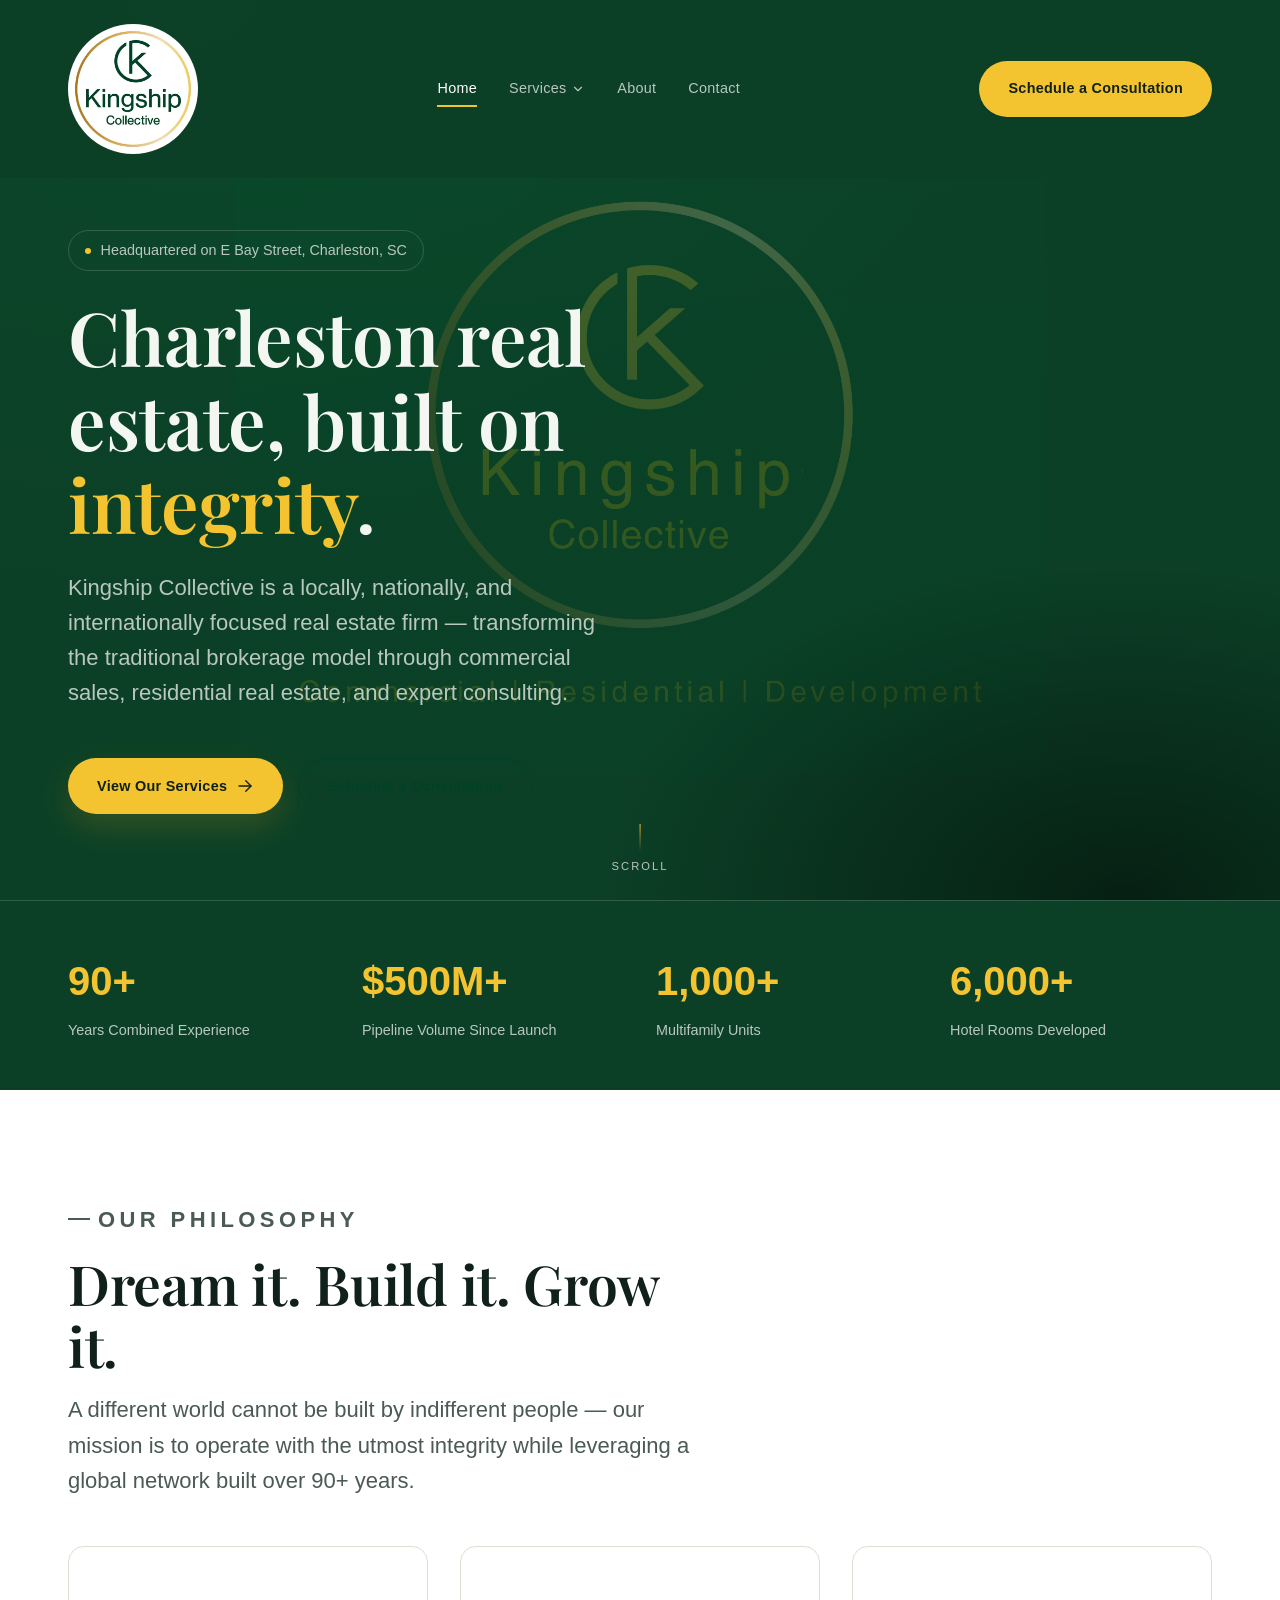
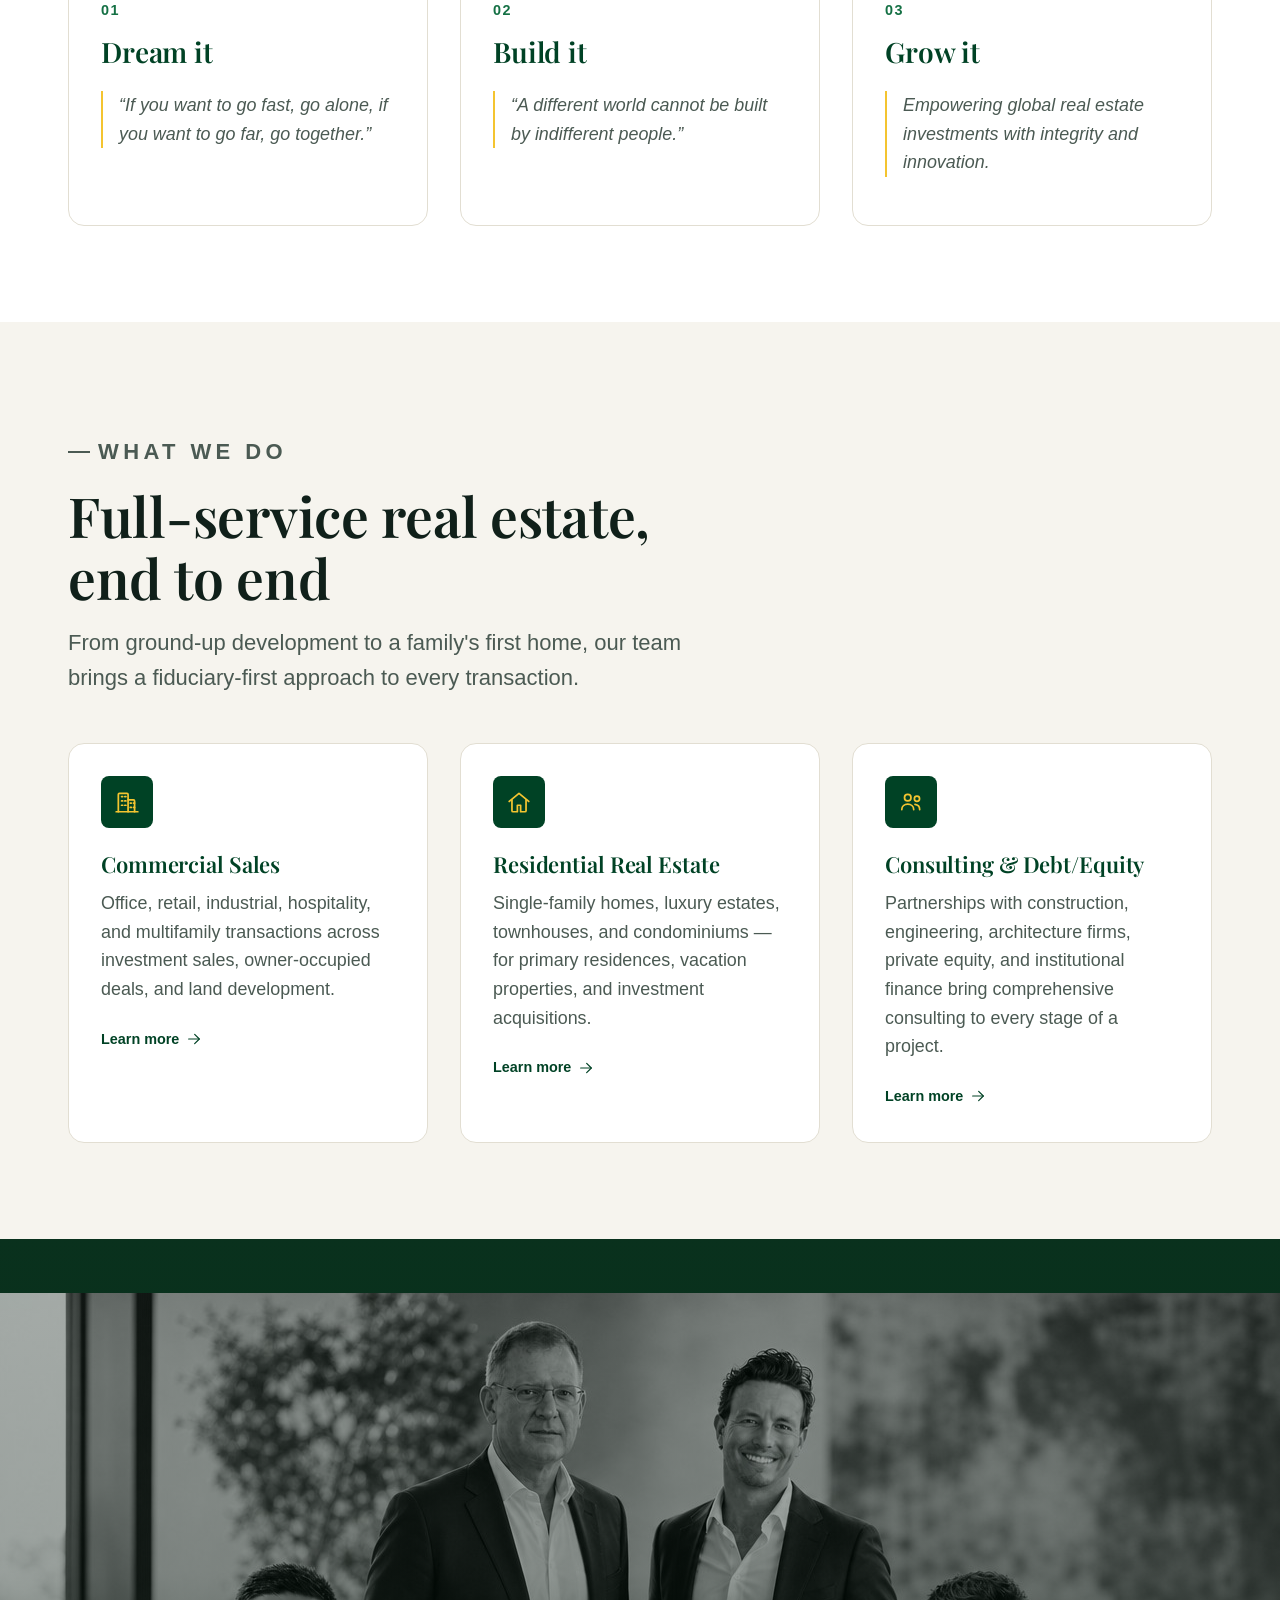
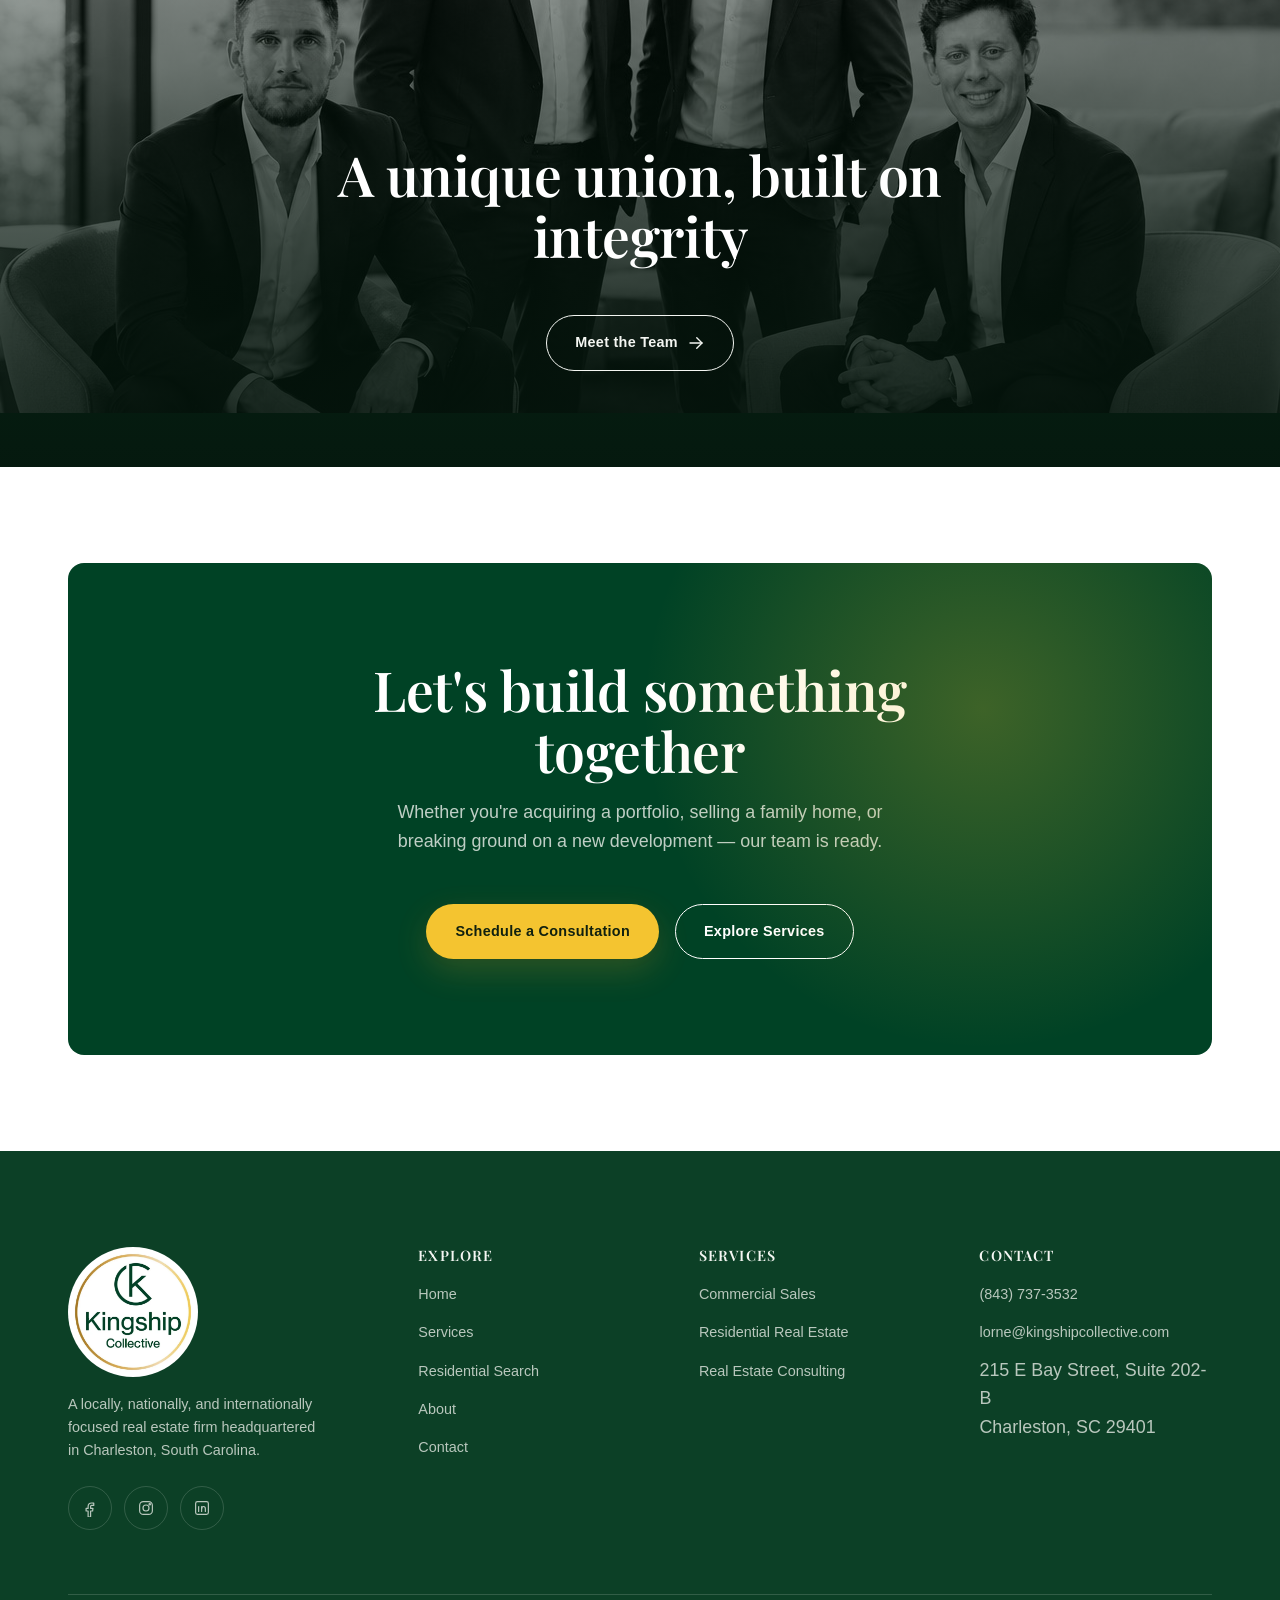
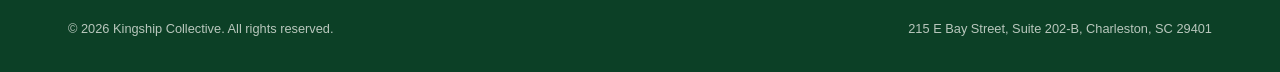
==== index.html @ 839a7ac4 "Initial commit: Kingship Collective website Static site with home, services, about, contact, and res" ====
<!doctype html>
<html lang="en">
<head>
<!-- Google tag (gtag.js) -->
<script async src="https://www.googletagmanager.com/gtag/js?id=G-F2M5JL9FC0"></script>
<script>
  window.dataLayer = window.dataLayer || [];
  function gtag(){dataLayer.push(arguments);}
  gtag("js", new Date());

  gtag("config", "G-F2M5JL9FC0");
</script>

<meta charset="UTF-8">
<meta name="viewport" content="width=device-width, initial-scale=1">
<title>Kingship Collective | Charleston Real Estate, Built on Integrity</title>
<meta name="description" content="Kingship Collective is a Charleston, SC real estate firm delivering commercial sales, residential real estate, and consulting with 90+ years of combined experience.">
<link rel="icon" type="image/png" href="assets/images/favicon.png">
<link rel="stylesheet" href="assets/css/style.css">
</head>
<body>
<a class="skip-link" href="#main">Skip to main content</a>

<header class="site-header">
  <div class="container">
    <a href="index.html" class="brand" aria-label="Kingship Collective — Home">
      <img src="assets/images/logo-mark.webp" width="130" height="130" alt="">
    </a>
    <nav class="nav-links" aria-label="Primary">
      <a href="index.html" aria-current="page">Home</a>
      <div class="nav-dropdown">
        <a href="services.html" class="nav-dropdown-trigger">Services
          <svg class="nav-caret" viewBox="0 0 24 24" fill="none" stroke="currentColor" stroke-width="2" stroke-linecap="round" stroke-linejoin="round" width="14" height="14"><polyline points="6 9 12 15 18 9"/></svg>
        </a>
        <div class="nav-dropdown-menu">
          <a href="services.html#commercial-sales">Commercial</a>
          <a href="services.html#residential">Residential</a>
        </div>
      </div>
      <a href="about.html">About</a>
      <a href="contact.html">Contact</a>
    </nav>
    <div class="header-actions">
      <a class="btn btn-primary" href="contact.html">Schedule a Consultation</a>
      <button class="nav-toggle" aria-label="Open menu" aria-expanded="false" aria-controls="mobile-nav">
        <svg viewBox="0 0 24 24" fill="none" stroke="currentColor" stroke-width="1.8" stroke-linecap="round"><line x1="3" y1="6" x2="21" y2="6"/><line x1="3" y1="12" x2="21" y2="12"/><line x1="3" y1="18" x2="21" y2="18"/></svg>
      </button>
    </div>
  </div>
</header>

<div class="mobile-nav" id="mobile-nav" role="dialog" aria-modal="true" aria-label="Mobile navigation">
  <div class="mobile-nav-top">
    <button class="nav-toggle mobile-nav-close" aria-label="Close menu">
      <svg viewBox="0 0 24 24" fill="none" stroke="currentColor" stroke-width="1.8" stroke-linecap="round"><line x1="5" y1="5" x2="19" y2="19"/><line x1="19" y1="5" x2="5" y2="19"/></svg>
    </button>
  </div>
  <ul>
    <li><a href="index.html">Home</a></li>
    <li><a href="services.html">Services</a>
      <ul class="mobile-nav-sub">
        <li><a href="services.html#commercial-sales">Commercial</a></li>
        <li><a href="services.html#residential">Residential</a></li>
      </ul>
    </li>
    <li><a href="about.html">About</a></li>
    <li><a href="contact.html">Contact</a></li>
  </ul>
  <a class="btn btn-primary" href="contact.html">Schedule a Consultation</a>
</div>

<main id="main">

  <section class="hero">
    <img class="hero-skyline" src="assets/images/skyline.svg" alt="" aria-hidden="true">
    <div class="container hero-grid">
      <div>
        <div class="hero-badge hero-anim"><span class="dot"></span> Headquartered on E Bay Street, Charleston, SC</div>
        <h1 class="hero-anim">Charleston real estate, built on <em>integrity</em>.</h1>
        <p class="lead hero-anim">Kingship Collective is a locally, nationally, and internationally focused real estate firm — transforming the traditional brokerage model through commercial sales, residential real estate, and expert consulting.</p>
        <div class="hero-actions hero-anim">
          <a class="btn btn-primary" href="services.html">View Our Services
            <svg viewBox="0 0 24 24" fill="none" stroke="currentColor" stroke-width="1.8" stroke-linecap="round" stroke-linejoin="round" width="18" height="18"><line x1="4" y1="12" x2="20" y2="12"/><polyline points="13 5 20 12 13 19"/></svg>
          </a>
          <a class="btn btn-outline" href="contact.html">Schedule a Consultation</a>
        </div>
      </div>
    </div>
    <div class="scroll-cue" aria-hidden="true"><span class="line"></span>Scroll</div>
  </section>

  <section class="stats-strip">
    <div class="container">
      <div class="stats-grid">
        <div class="stat reveal">
          <span class="num"><span data-count-to="90" data-suffix="+">0</span></span>
          <span class="label">Years Combined Experience</span>
        </div>
        <div class="stat reveal">
          <span class="num">$<span data-count-to="500" data-suffix="M+">0</span></span>
          <span class="label">Pipeline Volume Since Launch</span>
        </div>
        <div class="stat reveal">
          <span class="num"><span data-count-to="1000" data-suffix="+">0</span></span>
          <span class="label">Multifamily Units</span>
        </div>
        <div class="stat reveal">
          <span class="num"><span data-count-to="6000" data-suffix="+">0</span></span>
          <span class="label">Hotel Rooms Developed</span>
        </div>
      </div>
    </div>
  </section>

  <section class="section">
    <div class="container">
      <div class="section-head">
        <p class="eyebrow">Our Philosophy</p>
        <h2>Dream it. Build it. Grow it.</h2>
        <p>A different world cannot be built by indifferent people — our mission is to operate with the utmost integrity while leveraging a global network built over 90+ years.</p>
      </div>
      <div class="pillars" data-stagger>
        <div class="pillar">
          <span class="index">01</span>
          <h3>Dream it</h3>
          <blockquote>“If you want to go fast, go alone, if you want to go far, go together.”</blockquote>
        </div>
        <div class="pillar">
          <span class="index">02</span>
          <h3>Build it</h3>
          <blockquote>“A different world cannot be built by indifferent people.”</blockquote>
        </div>
        <div class="pillar">
          <span class="index">03</span>
          <h3>Grow it</h3>
          <blockquote>Empowering global real estate investments with integrity and innovation.</blockquote>
        </div>
      </div>
    </div>
  </section>

  <section class="section section--alt">
    <div class="container">
      <div class="section-head">
        <p class="eyebrow">What We Do</p>
        <h2>Full-service real estate, end to end</h2>
        <p>From ground-up development to a family's first home, our team brings a fiduciary-first approach to every transaction.</p>
      </div>
      <div class="grid grid-3" data-stagger>
        <article class="card">
          <div class="card-icon">
            <svg viewBox="0 0 24 24" fill="none" stroke="currentColor" stroke-width="1.6" stroke-linecap="round" stroke-linejoin="round"><path d="M4 21V5a1 1 0 0 1 1-1h7a1 1 0 0 1 1 1v16"/><path d="M13 10h5a1 1 0 0 1 1 1v10"/><path d="M7 7h1M7 11h1M7 15h1M10 7h1M10 11h1M10 15h1M15 13h1M15 17h1M18 13h1M18 17h1"/><path d="M2 21h20"/></svg>
          </div>
          <h3>Commercial Sales</h3>
          <p>Office, retail, industrial, hospitality, and multifamily transactions across investment sales, owner-occupied deals, and land development.</p>
          <a class="card-link" href="services.html#commercial-sales">Learn more
            <svg viewBox="0 0 24 24" fill="none" stroke="currentColor" stroke-width="1.8" stroke-linecap="round" stroke-linejoin="round"><line x1="4" y1="12" x2="20" y2="12"/><polyline points="13 5 20 12 13 19"/></svg>
          </a>
        </article>
        <article class="card">
          <div class="card-icon">
            <svg viewBox="0 0 24 24" fill="none" stroke="currentColor" stroke-width="1.6" stroke-linecap="round" stroke-linejoin="round"><path d="M3 11.5 12 4l9 7.5"/><path d="M5.5 10v10a1 1 0 0 0 1 1h4v-6h3v6h4a1 1 0 0 0 1-1V10"/></svg>
          </div>
          <h3>Residential Real Estate</h3>
          <p>Single-family homes, luxury estates, townhouses, and condominiums — for primary residences, vacation properties, and investment acquisitions.</p>
          <a class="card-link" href="services.html#residential">Learn more
            <svg viewBox="0 0 24 24" fill="none" stroke="currentColor" stroke-width="1.8" stroke-linecap="round" stroke-linejoin="round"><line x1="4" y1="12" x2="20" y2="12"/><polyline points="13 5 20 12 13 19"/></svg>
          </a>
        </article>
        <article class="card">
          <div class="card-icon">
            <svg viewBox="0 0 24 24" fill="none" stroke="currentColor" stroke-width="1.6" stroke-linecap="round" stroke-linejoin="round"><circle cx="9" cy="8" r="3"/><path d="M3.5 19c0-3 2.5-5 5.5-5s5.5 2 5.5 5"/><circle cx="17.5" cy="9" r="2.4"/><path d="M15.7 14.2c2.4.3 4.3 2.1 4.3 4.8"/></svg>
          </div>
          <h3>Consulting &amp; Debt/Equity</h3>
          <p>Partnerships with construction, engineering, architecture firms, private equity, and institutional finance bring comprehensive consulting to every stage of a project.</p>
          <a class="card-link" href="services.html#consulting">Learn more
            <svg viewBox="0 0 24 24" fill="none" stroke="currentColor" stroke-width="1.8" stroke-linecap="round" stroke-linejoin="round"><line x1="4" y1="12" x2="20" y2="12"/><polyline points="13 5 20 12 13 19"/></svg>
          </a>
        </article>
      </div>
    </div>
  </section>

  <section class="section who-we-are-band">
    <div class="container">
      <div class="reveal on-dark" style="max-width:640px; margin-inline:auto; text-align:center;">
        <h2 style="font-size:var(--step-4); color:#fff;">A unique union, built on integrity</h2>
        <a class="btn btn-outline mt-6" href="about.html">Meet the Team
          <svg viewBox="0 0 24 24" fill="none" stroke="currentColor" stroke-width="1.8" stroke-linecap="round" stroke-linejoin="round" width="18" height="18"><line x1="4" y1="12" x2="20" y2="12"/><polyline points="13 5 20 12 13 19"/></svg>
        </a>
      </div>
    </div>
  </section>

  <section class="section">
    <div class="container">
      <div class="cta-band reveal">
        <h2>Let's build something together</h2>
        <p>Whether you're acquiring a portfolio, selling a family home, or breaking ground on a new development — our team is ready.</p>
        <div class="hero-actions">
          <a class="btn btn-primary" href="contact.html">Schedule a Consultation</a>
          <a class="btn btn-outline" href="services.html" style="color:#fff;">Explore Services</a>
        </div>
      </div>
    </div>
  </section>

</main>

<footer class="site-footer">
  <div class="container">
    <div class="footer-grid">
      <div class="footer-brand">
        <a href="index.html" class="brand" style="color:#fff;">
          <img src="assets/images/logo-mark.webp" width="130" height="130" alt="">
        </a>
        <p>A locally, nationally, and internationally focused real estate firm headquartered in Charleston, South Carolina.</p>
        <div class="footer-social">
          <a href="https://www.facebook.com/people/Kingship-Collective/61560112267089/" target="_blank" rel="noopener" aria-label="Kingship Collective on Facebook"><svg viewBox="0 0 24 24" fill="none" stroke="currentColor" stroke-width="1.6" stroke-linecap="round" stroke-linejoin="round"><path d="M15 8.5h2V5.4c-.3 0-1.5-.1-2.8-.1-2.8 0-4.7 1.7-4.7 4.8v2.4H6.8V16h2.7v8h3.3v-8h2.7l.4-3.5h-3.1V10c0-1 .3-1.5 1.2-1.5Z"/></svg></a>
          <a href="https://instagram.com/kingshipcollective" target="_blank" rel="noopener" aria-label="Kingship Collective on Instagram"><svg viewBox="0 0 24 24" fill="none" stroke="currentColor" stroke-width="1.6" stroke-linecap="round" stroke-linejoin="round"><rect x="3.5" y="3.5" width="17" height="17" rx="5"/><circle cx="12" cy="12" r="4"/><circle cx="17" cy="7" r="1"/></svg></a>
          <a href="https://www.linkedin.com/company/kingship-collective/" target="_blank" rel="noopener" aria-label="Kingship Collective on LinkedIn"><svg viewBox="0 0 24 24" fill="none" stroke="currentColor" stroke-width="1.6" stroke-linecap="round" stroke-linejoin="round"><rect x="3.5" y="3.5" width="17" height="17" rx="2.5"/><line x1="7.5" y1="10" x2="7.5" y2="16.5"/><path d="M11.5 16.5V10"/><path d="M11.5 13c0-1.7 1-3 2.5-3s2.5 1.3 2.5 3v3.5"/></svg></a>
        </div>
      </div>
      <div class="footer-col">
        <h4>Explore</h4>
        <ul>
          <li><a href="index.html">Home</a></li>
          <li><a href="services.html">Services</a></li>
          <li><a href="residential-search.html">Residential Search</a></li>
          <li><a href="about.html">About</a></li>
          <li><a href="contact.html">Contact</a></li>
        </ul>
      </div>
      <div class="footer-col">
        <h4>Services</h4>
        <ul>
          <li><a href="services.html#commercial-sales">Commercial Sales</a></li>
          <li><a href="services.html#residential">Residential Real Estate</a></li>
          <li><a href="services.html#consulting">Real Estate Consulting</a></li>
        </ul>
      </div>
      <div class="footer-col">
        <h4>Contact</h4>
        <ul>
          <li><a href="tel:+18437373532">(843) 737-3532</a></li>
          <li><a href="mailto:lorne@kingshipcollective.com">lorne@kingshipcollective.com</a></li>
          <li>215 E Bay Street, Suite 202-B<br>Charleston, SC 29401</li>
        </ul>
      </div>
    </div>
    <div class="footer-bottom">
      <span>&copy; <span id="current-year"></span> Kingship Collective. All rights reserved.</span>
      <span>215 E Bay Street, Suite 202-B, Charleston, SC 29401</span>
    </div>
  </div>
</footer>

<script src="https://cdnjs.cloudflare.com/ajax/libs/gsap/3.12.5/gsap.min.js" defer></script>
<script src="https://cdnjs.cloudflare.com/ajax/libs/gsap/3.12.5/ScrollTrigger.min.js" defer></script>
<script src="assets/js/main.js" defer></script>
<script src="//code.tidio.co/ygqkx5x8ovhjgfi9r1pgx7tkpymlfjok.js" async></script>
</body>
</html>
---- assets/css/style.css ----
/* ==========================================================================
   Kingship Collective — Design Tokens & Base Styles
   ========================================================================== */

@import url('https://api.fontshare.com/v2/css?f[]=general-sans@400,500,600,700&display=swap');
@import url('https://fonts.googleapis.com/css2?family=Playfair+Display:wght@500;600;700&display=swap');

:root{
  /* Brand colors */
  --color-primary: #004225;        /* British Racing Green */
  --color-primary-700: #00331d;
  --color-primary-600: #0a5834;
  --color-primary-500: #147044;
  --color-accent: #f4c430;         /* Saffron Yellow */
  --color-accent-600: #d9ac16;

  /* Neutrals */
  --color-bg: #ffffff;
  --color-bg-alt: #f6f4ee;         /* warm cream, alternates with white */
  --color-bg-dark: #0c4026;        /* sampled from the real logo artwork's background green */
  --color-ink: #10201a;            /* primary text — green-black, AA/AAA on white */
  --color-ink-muted: #4b5a53;
  --color-ink-on-dark: #f4f6f2;
  --color-ink-on-dark-muted: #b9c7bd;
  --color-border: #e2ded2;
  --color-border-on-dark: rgba(244,246,242,0.16);

  /* Semantic */
  --color-on-primary: #ffffff;
  --color-on-accent: #10200f;
  --color-focus-ring: #147044;

  /* Typography */
  --font-base: 'General Sans', 'Inter', -apple-system, BlinkMacSystemFont, 'Segoe UI', sans-serif;
  --font-heading: 'Playfair Display', Georgia, 'Times New Roman', serif;
  --step--1: clamp(0.83rem, 0.8rem + 0.15vw, 0.9rem);
  --step-0:  clamp(1rem, 0.96rem + 0.2vw, 1.125rem);
  --step-1:  clamp(1.2rem, 1.12rem + 0.4vw, 1.375rem);
  --step-2:  clamp(1.44rem, 1.3rem + 0.7vw, 1.75rem);
  --step-3:  clamp(1.8rem, 1.55rem + 1.2vw, 2.5rem);
  --step-4:  clamp(2.25rem, 1.85rem + 2vw, 3.5rem);
  --step-5:  clamp(2.75rem, 2.1rem + 3.2vw, 5rem);

  /* Spacing (8px rhythm) */
  --space-1: 0.5rem;
  --space-2: 0.75rem;
  --space-3: 1rem;
  --space-4: 1.5rem;
  --space-5: 2rem;
  --space-6: 3rem;
  --space-7: 4rem;
  --space-8: 6rem;
  --space-9: 8rem;

  /* Layout */
  --container-max: 1240px;
  --radius-sm: 4px;
  --radius-md: 8px;
  --radius-lg: 16px;

  /* Motion */
  --ease-out: cubic-bezier(0.16, 1, 0.3, 1);
  --dur-fast: 220ms;
  --dur-base: 340ms;
  --dur-slow: 600ms;

  /* Elevation */
  --shadow-sm: 0 1px 2px rgba(4,21,12,0.06), 0 1px 1px rgba(4,21,12,0.04);
  --shadow-md: 0 8px 24px rgba(4,21,12,0.08), 0 2px 8px rgba(4,21,12,0.05);
  --shadow-lg: 0 24px 48px rgba(4,21,12,0.14), 0 8px 16px rgba(4,21,12,0.06);
}

/* ==========================================================================
   Reset
   ========================================================================== */
*, *::before, *::after { box-sizing: border-box; }
* { margin: 0; }
html { -webkit-text-size-adjust: 100%; }
html, body { min-height: 100dvh; }
body {
  font-family: var(--font-base);
  font-size: var(--step-0);
  line-height: 1.6;
  color: var(--color-ink);
  background: var(--color-bg);
  -webkit-font-smoothing: antialiased;
  text-rendering: optimizeLegibility;
  overflow-x: hidden;
}
img, picture, svg, video { display: block; max-width: 100%; }
input, button, textarea, select { font: inherit; color: inherit; }
button { cursor: pointer; }
a { color: inherit; text-decoration: none; }
ul, ol { list-style: none; padding: 0; }
h1, h2, h3, h4, h5 { font-family: var(--font-heading); font-weight: 600; line-height: 1.12; letter-spacing: -0.005em; }

@media (prefers-reduced-motion: reduce) {
  *, *::before, *::after {
    animation-duration: 0.001ms !important;
    animation-iteration-count: 1 !important;
    transition-duration: 0.001ms !important;
    scroll-behavior: auto !important;
  }
}

/* ==========================================================================
   Focus states — accessibility
   ========================================================================== */
a:focus-visible,
button:focus-visible,
input:focus-visible,
textarea:focus-visible,
select:focus-visible,
[tabindex]:focus-visible {
  outline: 2px solid var(--color-focus-ring);
  outline-offset: 3px;
  border-radius: 2px;
}
.on-dark a:focus-visible,
.on-dark button:focus-visible {
  outline-color: var(--color-accent);
}

.skip-link {
  position: absolute;
  left: -9999px;
  top: 0;
  z-index: 1000;
  background: var(--color-primary);
  color: #fff;
  padding: 0.9rem 1.5rem;
  border-radius: 0 0 var(--radius-sm) 0;
}
.skip-link:focus {
  left: 0;
}

/* ==========================================================================
   Layout helpers
   ========================================================================== */
.container {
  width: 100%;
  max-width: var(--container-max);
  margin-inline: auto;
  padding-inline: var(--space-4);
}
@media (min-width: 768px) {
  .container { padding-inline: var(--space-6); }
}

.section { padding-block: var(--space-8); }
@media (max-width: 767px) {
  .section { padding-block: var(--space-7); }
}
.section--alt { background: var(--color-bg-alt); }
.section--dark { background: var(--color-bg-dark); color: var(--color-ink-on-dark); }
.who-we-are-band {
  position: relative;
  display: flex;
  align-items: flex-end;
  min-height: 92vh;
  background-color: var(--color-bg-dark);
  background-image:
    linear-gradient(0deg, rgba(4,21,12,0.9) 0%, rgba(4,21,12,0.72) 28%, rgba(4,21,12,0.4) 60%, rgba(4,21,12,0.35) 100%),
    url('../images/who-we-are-team.jpg');
  background-size: 100% 100%, contain;
  background-position: center, center;
  background-repeat: no-repeat, no-repeat;
  color: var(--color-ink-on-dark);
}
@media (max-width: 767px) {
  .who-we-are-band { min-height: 90vh; }
}

.eyebrow {
  display: inline-flex;
  align-items: center;
  gap: 0.5rem;
  font-size: var(--step--1);
  font-weight: 600;
  letter-spacing: 0.2em;
  text-transform: uppercase;
  color: var(--color-primary-500);
  margin-bottom: var(--space-3);
}
.on-dark .eyebrow, .section--dark .eyebrow { color: var(--color-accent); }
.eyebrow::before {
  content: '';
  width: 22px;
  height: 2px;
  background: currentColor;
  display: inline-block;
}

.section-head { max-width: 640px; margin-bottom: var(--space-6); }
.section-head h2 { font-size: var(--step-4); }
.section-head p { font-size: var(--step-1); color: var(--color-ink-muted); margin-top: var(--space-3); }
.section--dark .section-head p, .on-dark .section-head p { color: var(--color-ink-on-dark-muted); }

.grid { display: grid; gap: var(--space-5); }
.grid-2 { grid-template-columns: repeat(1, 1fr); }
.grid-3 { grid-template-columns: repeat(1, 1fr); }
.grid-4 { grid-template-columns: repeat(1, 1fr); }
@media (min-width: 768px) {
  .grid-2 { grid-template-columns: repeat(2, 1fr); }
  .grid-3 { grid-template-columns: repeat(3, 1fr); }
  .grid-4 { grid-template-columns: repeat(2, 1fr); }
}
@media (min-width: 1024px) {
  .grid-4 { grid-template-columns: repeat(4, 1fr); }
}

/* ==========================================================================
   Buttons
   ========================================================================== */
.btn {
  display: inline-flex;
  align-items: center;
  justify-content: center;
  gap: 0.55rem;
  padding: 0.95rem 1.75rem;
  font-size: var(--step--1);
  font-weight: 600;
  letter-spacing: 0.02em;
  border-radius: 999px;
  border: 1px solid transparent;
  min-height: 48px;
  transition: transform var(--dur-fast) var(--ease-out), background var(--dur-base) var(--ease-out), color var(--dur-base) var(--ease-out), border-color var(--dur-base) var(--ease-out), box-shadow var(--dur-base) var(--ease-out);
  white-space: nowrap;
}
.btn:active { transform: scale(0.97); }
.btn-primary {
  background: var(--color-accent);
  color: var(--color-on-accent);
  box-shadow: var(--shadow-sm);
}
.btn-primary:hover { background: var(--color-accent-600); box-shadow: var(--shadow-md); }
.hero .btn-primary, .page-hero .btn-primary, .cta-band .btn-primary {
  box-shadow: 0 12px 32px rgba(244,196,48,0.18), var(--shadow-md);
}
.hero .btn-primary:hover, .page-hero .btn-primary:hover, .cta-band .btn-primary:hover {
  box-shadow: 0 16px 36px rgba(244,196,48,0.28), var(--shadow-lg);
}
.btn-outline {
  background: transparent;
  border-color: currentColor;
  color: var(--color-primary);
}
.btn-outline:hover { background: var(--color-primary); color: #fff; border-color: var(--color-primary); }
.on-dark .btn-outline, .section--dark .btn-outline { color: var(--color-ink-on-dark); }
.on-dark .btn-outline:hover, .section--dark .btn-outline:hover { background: var(--color-ink-on-dark); color: var(--color-bg-dark); }

/* ==========================================================================
   Header / Navigation
   ========================================================================== */
.site-header {
  position: fixed;
  top: 0; left: 0; right: 0;
  z-index: 500;
  padding-block: var(--space-4);
  transition: padding var(--dur-base) var(--ease-out), background var(--dur-base) var(--ease-out), box-shadow var(--dur-base) var(--ease-out);
}
.site-header::before {
  content: '';
  position: absolute; inset: 0;
  background: var(--color-bg-dark);
  opacity: 0.92;
  z-index: -1;
  transition: opacity var(--dur-base) var(--ease-out);
}
.site-header.is-scrolled {
  padding-block: var(--space-2);
  box-shadow: var(--shadow-md);
}
.site-header .container {
  display: flex;
  align-items: center;
  justify-content: space-between;
  gap: var(--space-4);
}

.brand { display: flex; align-items: center; gap: 0.65rem; color: #fff; }
.brand img { border-radius: 50%; flex-shrink: 0; }

.nav-links {
  display: none;
  align-items: center;
  gap: var(--space-5);
}
@media (min-width: 960px) { .nav-links { display: flex; } }
.nav-links a {
  position: relative;
  color: var(--color-ink-on-dark-muted);
  font-size: var(--step--1);
  font-weight: 500;
  letter-spacing: 0.02em;
  padding-block: 0.4rem;
  transition: color var(--dur-fast) var(--ease-out);
}
.nav-links a::after {
  content: '';
  position: absolute; left: 0; right: 100%; bottom: 0;
  height: 2px;
  background: var(--color-accent);
  transition: right var(--dur-base) var(--ease-out);
}
.nav-links a:hover, .nav-links a[aria-current="page"] { color: #fff; }
.nav-links a:hover::after, .nav-links a[aria-current="page"]::after { right: 0; }

.nav-dropdown { position: relative; }
.nav-dropdown-trigger { display: inline-flex; align-items: center; gap: 0.3rem; }
.nav-caret { transition: transform var(--dur-fast) var(--ease-out); }
.nav-dropdown:hover .nav-caret, .nav-dropdown:focus-within .nav-caret { transform: rotate(180deg); }
.nav-dropdown-menu {
  position: absolute;
  top: 100%;
  left: 0;
  margin-top: var(--space-3);
  min-width: 170px;
  background: var(--color-bg-dark);
  border: 1px solid var(--color-border-on-dark);
  border-radius: var(--radius-md);
  box-shadow: var(--shadow-lg);
  padding: 0.4rem;
  opacity: 0;
  visibility: hidden;
  transform: translateY(6px);
  transition: opacity var(--dur-fast) var(--ease-out), transform var(--dur-fast) var(--ease-out), visibility var(--dur-fast);
  z-index: 20;
}
.nav-dropdown:hover .nav-dropdown-menu,
.nav-dropdown:focus-within .nav-dropdown-menu {
  opacity: 1;
  visibility: visible;
  transform: translateY(0);
}
.nav-dropdown-menu a {
  display: block;
  padding: 0.65rem 0.85rem;
  border-radius: var(--radius-sm);
  font-size: var(--step--1);
  font-weight: 600;
  color: var(--color-on-accent);
  background: var(--color-accent);
  white-space: nowrap;
  transition: background var(--dur-fast) var(--ease-out);
}
.nav-dropdown-menu a + a { margin-top: 0.35rem; }
.nav-dropdown-menu a:hover, .nav-dropdown-menu a:focus-visible { background: var(--color-accent-600); }
.nav-dropdown-menu a::after { content: none; }

.header-actions { display: flex; align-items: center; gap: var(--space-3); }
.header-actions .btn-primary { display: none; }
@media (min-width: 960px) { .header-actions .btn-primary { display: inline-flex; } }

.nav-toggle {
  display: flex;
  align-items: center;
  justify-content: center;
  width: 44px; height: 44px;
  background: transparent;
  border: 1px solid var(--color-border-on-dark);
  border-radius: var(--radius-sm);
  color: #fff;
}
@media (min-width: 960px) { .nav-toggle { display: none; } }
.nav-toggle svg { width: 20px; height: 20px; }

.mobile-nav {
  position: fixed;
  inset: 0;
  z-index: 600;
  background: var(--color-bg-dark);
  display: flex;
  flex-direction: column;
  padding: var(--space-5) var(--space-4);
  transform: translateX(100%);
  transition: transform var(--dur-slow) var(--ease-out);
}
.mobile-nav.is-open { transform: translateX(0); }
.mobile-nav-top { display: flex; justify-content: flex-end; }
.mobile-nav ul { display: flex; flex-direction: column; gap: var(--space-1); margin-top: var(--space-6); }
.mobile-nav a {
  display: block;
  padding: var(--space-3) 0;
  font-size: var(--step-3);
  color: var(--color-ink-on-dark);
  border-bottom: 1px solid var(--color-border-on-dark);
}
.mobile-nav-sub { margin: 0.25rem 0 0.75rem; padding-left: var(--space-4); border-bottom: 1px solid var(--color-border-on-dark); }
.mobile-nav-sub li:last-child a { border-bottom: none; }
.mobile-nav-sub a {
  padding-block: var(--space-2);
  font-size: var(--step-1);
  color: var(--color-ink-on-dark-muted);
  border-bottom: 1px solid var(--color-border-on-dark);
}
.mobile-nav .btn { margin-top: var(--space-5); width: 100%; }
body.nav-open { overflow: hidden; }

/* ==========================================================================
   Hero
   ========================================================================== */
.hero {
  position: relative;
  min-height: 100dvh;
  display: flex;
  align-items: center;
  background-color: var(--color-bg-dark);
  background-image:
    linear-gradient(180deg, rgba(12,64,38,0.3), rgba(12,64,38,0.78)),
    radial-gradient(120% 120% at 15% 0%, rgba(10,88,52,0.6) 0%, rgba(12,64,38,0.6) 55%),
    url('../images/hero-charleston.jpg');
  background-size: 100% 100%, 100% 100%, auto 72%;
  background-position: center, center, center;
  background-repeat: no-repeat, no-repeat, no-repeat;
  color: var(--color-ink-on-dark);
  overflow: hidden;
  padding-top: 13rem;
  padding-bottom: var(--space-7);
}
.hero::after {
  content: '';
  position: absolute;
  inset: 0;
  z-index: 1;
  background: radial-gradient(60% 55% at 88% 100%, rgba(0,0,0,0.5), transparent 70%);
  pointer-events: none;
}
.hero-skyline {
  position: absolute;
  bottom: 0; left: 0; right: 0;
  width: 100%;
  opacity: 0.16;
  pointer-events: none;
}
.hero-grid {
  position: relative;
  z-index: 2;
}
.hero h1 {
  font-size: var(--step-5);
  max-width: 16ch;
}
.hero h1 em {
  font-style: normal;
  color: var(--color-accent);
}
.hero p.lead {
  font-size: var(--step-1);
  color: var(--color-ink-on-dark-muted);
  max-width: 46ch;
  margin-top: var(--space-4);
}
.hero-actions { display: flex; flex-wrap: wrap; gap: var(--space-3); margin-top: var(--space-6); }
.hero-badge {
  display: inline-flex; align-items: center; gap: 0.6rem;
  padding: 0.5rem 1rem;
  border: 1px solid var(--color-border-on-dark);
  border-radius: 999px;
  font-size: var(--step--1);
  color: var(--color-ink-on-dark-muted);
  margin-bottom: var(--space-4);
}
.hero-badge .dot { width: 6px; height: 6px; border-radius: 50%; background: var(--color-accent); }


.scroll-cue {
  position: absolute;
  bottom: var(--space-4);
  left: 50%;
  transform: translateX(-50%);
  display: flex; flex-direction: column; align-items: center; gap: 0.4rem;
  font-size: 0.7rem;
  letter-spacing: 0.18em;
  text-transform: uppercase;
  color: var(--color-ink-on-dark-muted);
  z-index: 2;
}
.scroll-cue .line { width: 1px; height: 28px; background: linear-gradient(var(--color-accent), transparent); animation: scrollcue 1.8s var(--ease-out) infinite; }
@keyframes scrollcue { 0% { transform: scaleY(0); transform-origin: top; } 50% { transform: scaleY(1); transform-origin: top; } 51% { transform-origin: bottom; } 100% { transform: scaleY(0); transform-origin: bottom; } }

/* ==========================================================================
   Stats
   ========================================================================== */
.stats-strip {
  position: relative;
  z-index: 2;
  background: var(--color-bg-dark);
  border-top: 1px solid var(--color-border-on-dark);
}
.stats-grid {
  display: grid;
  grid-template-columns: repeat(2, 1fr);
  gap: var(--space-5);
  padding-block: var(--space-6);
}
@media (min-width: 768px) { .stats-grid { grid-template-columns: repeat(4, 1fr); } }
.stat { text-align: left; }
.stat .num {
  font-size: var(--step-3);
  font-weight: 600;
  color: var(--color-accent);
  display: inline-flex;
  font-variant-numeric: tabular-nums;
}
.stat .label { display: block; margin-top: 0.35rem; font-size: var(--step--1); color: var(--color-ink-on-dark-muted); }

/* ==========================================================================
   Pillars (Dream it / Build it / Grow it)
   ========================================================================== */
.pillars { display: grid; gap: var(--space-5); }
@media (min-width: 900px) { .pillars { grid-template-columns: repeat(3, 1fr); } }
.pillar {
  padding: var(--space-6) var(--space-5);
  border: 1px solid var(--color-border);
  border-radius: var(--radius-lg);
  background: var(--color-bg);
  transition: transform var(--dur-base) var(--ease-out), box-shadow var(--dur-base) var(--ease-out), border-color var(--dur-base) var(--ease-out);
}
.pillar:hover { transform: translateY(-6px); box-shadow: var(--shadow-lg); border-color: transparent; }
.pillar .index { font-size: var(--step--1); font-weight: 600; color: var(--color-primary-500); letter-spacing: 0.1em; }
.pillar h3 { font-size: var(--step-2); margin-top: var(--space-2); color: var(--color-primary); }
.pillar blockquote { margin-top: var(--space-4); font-size: var(--step-0); color: var(--color-ink-muted); font-style: italic; border-left: 2px solid var(--color-accent); padding-left: var(--space-3); }

/* ==========================================================================
   Cards — services / team
   ========================================================================== */
.card {
  position: relative;
  background: var(--color-bg);
  border: 1px solid var(--color-border);
  border-radius: var(--radius-lg);
  padding: var(--space-5);
  overflow: hidden;
  transition: transform var(--dur-base) var(--ease-out), box-shadow var(--dur-base) var(--ease-out);
}
.card:hover { transform: translateY(-6px); box-shadow: var(--shadow-lg); }
.card-icon {
  display: inline-flex; align-items: center; justify-content: center;
  width: 52px; height: 52px;
  border-radius: var(--radius-md);
  background: var(--color-primary);
  color: var(--color-accent);
  margin-bottom: var(--space-4);
}
.card-icon svg { width: 26px; height: 26px; }
.card h3 { font-size: var(--step-1); color: var(--color-primary); margin-bottom: var(--space-2); }
.card p { color: var(--color-ink-muted); }
.card-link { display: inline-flex; align-items: center; gap: 0.4rem; margin-top: var(--space-4); font-weight: 600; font-size: var(--step--1); color: var(--color-primary); }
.card-link svg { width: 16px; height: 16px; transition: transform var(--dur-fast) var(--ease-out); }
.card:hover .card-link svg { transform: translateX(4px); }

/* Team */
.team-card { text-align: left; }
.avatar {
  width: 200px;
  height: 200px;
  max-width: 100%;
  border-radius: 50%;
  object-fit: cover;
  display: block;
  margin-bottom: var(--space-4);
  box-shadow: var(--shadow-md);
}
.team-card h3 { font-size: var(--step-1); color: var(--color-primary); }
.team-card .role { font-size: var(--step--1); color: var(--color-primary-500); font-weight: 600; letter-spacing: 0.04em; text-transform: uppercase; margin-top: 0.2rem; }
.team-card .contact-links { margin-top: var(--space-3); display: flex; flex-direction: column; gap: 0.4rem; font-size: var(--step--1); }
.team-card .contact-links a { display: inline-flex; align-items: center; gap: 0.5rem; color: var(--color-ink-muted); transition: color var(--dur-fast); }
.team-card .contact-links a:hover { color: var(--color-primary); }
.team-card .contact-links svg { width: 16px; height: 16px; flex-shrink: 0; }

/* ==========================================================================
   Feature rows (services page)
   ========================================================================== */
.feature-row {
  display: grid;
  gap: var(--space-6);
  align-items: center;
  padding-block: var(--space-8);
}
@media (min-width: 900px) { .feature-row { grid-template-columns: 1fr 1fr; } }
.feature-row.is-reverse .feature-visual { order: -1; }
.feature-visual {
  border-radius: var(--radius-lg);
  background: var(--color-bg-alt);
  border: 1px solid var(--color-border);
  aspect-ratio: 5/4;
  display: flex; align-items: center; justify-content: center;
  overflow: hidden;
}
.feature-visual svg { width: 60%; height: 60%; }
.feature-visual--photo {
  background-size: cover;
  background-position: center;
}
.feature-visual--commercial {
  background-image: linear-gradient(160deg, rgba(0,66,37,0.02), rgba(12,64,38,0.08)), url('../images/commercial-building.jpg');
}
.feature-visual--residential {
  background-image: linear-gradient(160deg, rgba(0,66,37,0.02), rgba(12,64,38,0.08)), url('../images/residential-home.webp');
}
.feature-visual--consulting {
  filter: brightness(0.7);
  background-image: linear-gradient(160deg, rgba(0,66,37,0.02), rgba(12,64,38,0.08)), url('../images/consulting-team.jpg');
}
.feature-copy .eyebrow { color: var(--color-primary-500); }
.feature-copy h2 { font-size: var(--step-3); color: var(--color-primary); margin-bottom: var(--space-3); }
.feature-copy p { color: var(--color-ink-muted); margin-bottom: var(--space-4); }
.feature-list { display: flex; flex-direction: column; gap: 0.65rem; }
.feature-list li { display: flex; gap: 0.6rem; align-items: flex-start; }
.feature-list svg { width: 20px; height: 20px; flex-shrink: 0; color: var(--color-primary-500); margin-top: 2px; }
.property-search-badge {
  display: inline-flex;
  align-items: center;
  gap: 0.4rem;
  padding: 0.5rem 1rem;
  border-radius: 999px;
  background: var(--color-primary);
  color: #fff;
  font-size: var(--step--1);
  font-weight: 600;
  white-space: nowrap;
  box-shadow: var(--shadow-sm);
  transition: background var(--dur-fast) var(--ease-out), transform var(--dur-fast) var(--ease-out);
}
.property-search-badge:hover { background: var(--color-accent); color: var(--color-on-accent); transform: translateY(-1px); }

/* ==========================================================================
   CTA band
   ========================================================================== */
.cta-band {
  position: relative;
  background: var(--color-primary);
  color: #fff;
  border-radius: var(--radius-lg);
  padding: var(--space-8) var(--space-5);
  text-align: center;
  overflow: hidden;
}
.cta-band h2 { font-size: var(--step-4); max-width: 20ch; margin-inline: auto; }
.cta-band p { margin-top: var(--space-3); color: rgba(244,246,242,0.78); max-width: 50ch; margin-inline: auto; }
.cta-band .hero-actions { justify-content: center; margin-top: var(--space-6); }
.cta-band::before {
  content: '';
  position: absolute; top: -40%; right: -10%;
  width: 60%; aspect-ratio: 1;
  background: radial-gradient(circle, rgba(244,196,48,0.25), transparent 70%);
}

/* ==========================================================================
   Footer
   ========================================================================== */
.site-footer { background: var(--color-bg-dark); color: var(--color-ink-on-dark-muted); padding-block: var(--space-8) var(--space-5); }
.footer-grid { display: grid; gap: var(--space-6); grid-template-columns: 1.3fr repeat(3, 1fr); }
@media (max-width: 900px) { .footer-grid { grid-template-columns: repeat(2, 1fr); } }
@media (max-width: 560px) { .footer-grid { grid-template-columns: 1fr; } }
.footer-brand .brand { margin-bottom: var(--space-3); }
.footer-brand p { max-width: 32ch; font-size: var(--step--1); }
.footer-col h4 { color: var(--color-ink-on-dark); font-size: var(--step--1); letter-spacing: 0.08em; text-transform: uppercase; margin-bottom: var(--space-3); }
.footer-col ul { display: flex; flex-direction: column; gap: 0.6rem; }
.footer-col a { font-size: var(--step--1); transition: color var(--dur-fast); }
.footer-col a:hover { color: var(--color-accent); }
.footer-social { display: flex; gap: 0.75rem; margin-top: var(--space-4); }
.footer-social a {
  width: 44px; height: 44px;
  display: flex; align-items: center; justify-content: center;
  border: 1px solid var(--color-border-on-dark);
  border-radius: 50%;
  transition: background var(--dur-fast), border-color var(--dur-fast);
}
.footer-social a:hover { background: var(--color-accent); border-color: var(--color-accent); color: var(--color-bg-dark); }
.footer-social svg { width: 18px; height: 18px; }
.footer-bottom {
  margin-top: var(--space-7);
  padding-top: var(--space-4);
  border-top: 1px solid var(--color-border-on-dark);
  display: flex; flex-wrap: wrap; justify-content: space-between; gap: var(--space-2);
  font-size: 0.8rem;
}

/* ==========================================================================
   Page hero (interior pages)
   ========================================================================== */
.page-hero {
  position: relative;
  padding-top: 13rem;
  padding-bottom: var(--space-8);
  background-color: var(--color-bg-dark);
  background-image:
    linear-gradient(180deg, rgba(12,64,38,0.45), rgba(12,64,38,0.82)),
    radial-gradient(120% 120% at 15% 0%, rgba(10,88,52,0.6) 0%, rgba(12,64,38,0.6) 60%),
    url('../images/hero-charleston.jpg');
  background-size: 100% 100%, 100% 100%, auto 55%;
  background-position: center, center, center 65%;
  background-repeat: no-repeat, no-repeat, no-repeat;
  color: var(--color-ink-on-dark);
}
.page-hero::after {
  content: '';
  position: absolute;
  inset: 0;
  z-index: 1;
  background: radial-gradient(60% 60% at 88% 100%, rgba(0,0,0,0.45), transparent 70%);
  pointer-events: none;
}
.page-hero > .container { position: relative; z-index: 2; }
.page-hero--contact {
  background-position: center, center, center 85%;
}
.page-hero h1 { font-size: var(--step-4); max-width: 20ch; }
.page-hero p { margin-top: var(--space-3); font-size: var(--step-1); color: var(--color-ink-on-dark-muted); max-width: 55ch; }
.breadcrumb { display: flex; gap: 0.5rem; align-items: center; font-size: var(--step--1); color: var(--color-ink-on-dark-muted); margin-bottom: var(--space-4); }
.breadcrumb a:hover { color: var(--color-accent); }

/* ==========================================================================
   Forms
   ========================================================================== */
.form-grid { display: grid; gap: var(--space-4); }
@media (min-width: 700px) { .form-grid.two-col { grid-template-columns: 1fr 1fr; } }
.field { display: flex; flex-direction: column; gap: 0.5rem; }
.field.full { grid-column: 1 / -1; }
.field label { font-size: var(--step--1); font-weight: 600; color: var(--color-primary); }
.field .req { color: var(--color-primary-500); }
.field input, .field textarea, .field select {
  border: 1px solid var(--color-border);
  border-radius: var(--radius-sm);
  padding: 0.85rem 1rem;
  min-height: 48px;
  background: var(--color-bg);
  transition: border-color var(--dur-fast), box-shadow var(--dur-fast);
}
.field textarea { min-height: 140px; resize: vertical; }
.field input:focus, .field textarea:focus, .field select:focus {
  border-color: var(--color-primary);
  box-shadow: 0 0 0 3px rgba(0,66,37,0.12);
  outline: none;
}
.field .hint { font-size: 0.8rem; color: var(--color-ink-muted); }
.form-status { margin-top: var(--space-3); font-size: var(--step--1); font-weight: 600; display: none; padding: 0.85rem 1rem; border-radius: var(--radius-sm); }
.form-status.is-success { display: block; background: rgba(0,66,37,0.08); color: var(--color-primary); }
.form-status.is-error { display: block; background: rgba(197,48,48,0.08); color: #b33a2f; }

.contact-info-card {
  background: var(--color-bg-dark);
  color: var(--color-ink-on-dark);
  border-radius: var(--radius-lg);
  padding: var(--space-5);
}
.contact-info-card h3 { color: #fff; font-size: var(--step-1); margin-bottom: var(--space-4); }
.contact-info-row { display: flex; gap: 0.8rem; align-items: flex-start; padding-block: var(--space-3); border-top: 1px solid var(--color-border-on-dark); }
.contact-info-row:first-of-type { border-top: none; }
.contact-info-row svg { width: 20px; height: 20px; color: var(--color-accent); flex-shrink: 0; margin-top: 2px; }
.contact-info-row a, .contact-info-row span { color: var(--color-ink-on-dark-muted); font-size: var(--step--1); }
.contact-info-row a:hover { color: #fff; }
.map-frame { border-radius: var(--radius-lg); overflow: hidden; border: 1px solid var(--color-border); margin-top: var(--space-5); }
.map-frame iframe { width: 100%; height: 280px; border: 0; display: block; }

/* ==========================================================================
   Reveal animation utility (JS toggles .is-visible via IntersectionObserver
   as a no-JS-required fallback; GSAP enhances timing when available)
   ========================================================================== */
.reveal { opacity: 0; transform: translateY(24px); }
.reveal.is-visible { opacity: 1 !important; transform: translateY(0) !important; transition: opacity 750ms var(--ease-out), transform 750ms var(--ease-out); }
@media (prefers-reduced-motion: reduce) {
  .reveal { opacity: 1; transform: none; }
}

/* ==========================================================================
   Utility
   ========================================================================== */
.text-center { text-align: center; }
.mt-6 { margin-top: var(--space-6); }
.visually-hidden {
  position: absolute; width: 1px; height: 1px; padding: 0; margin: -1px;
  overflow: hidden; clip: rect(0,0,0,0); white-space: nowrap; border: 0;
}
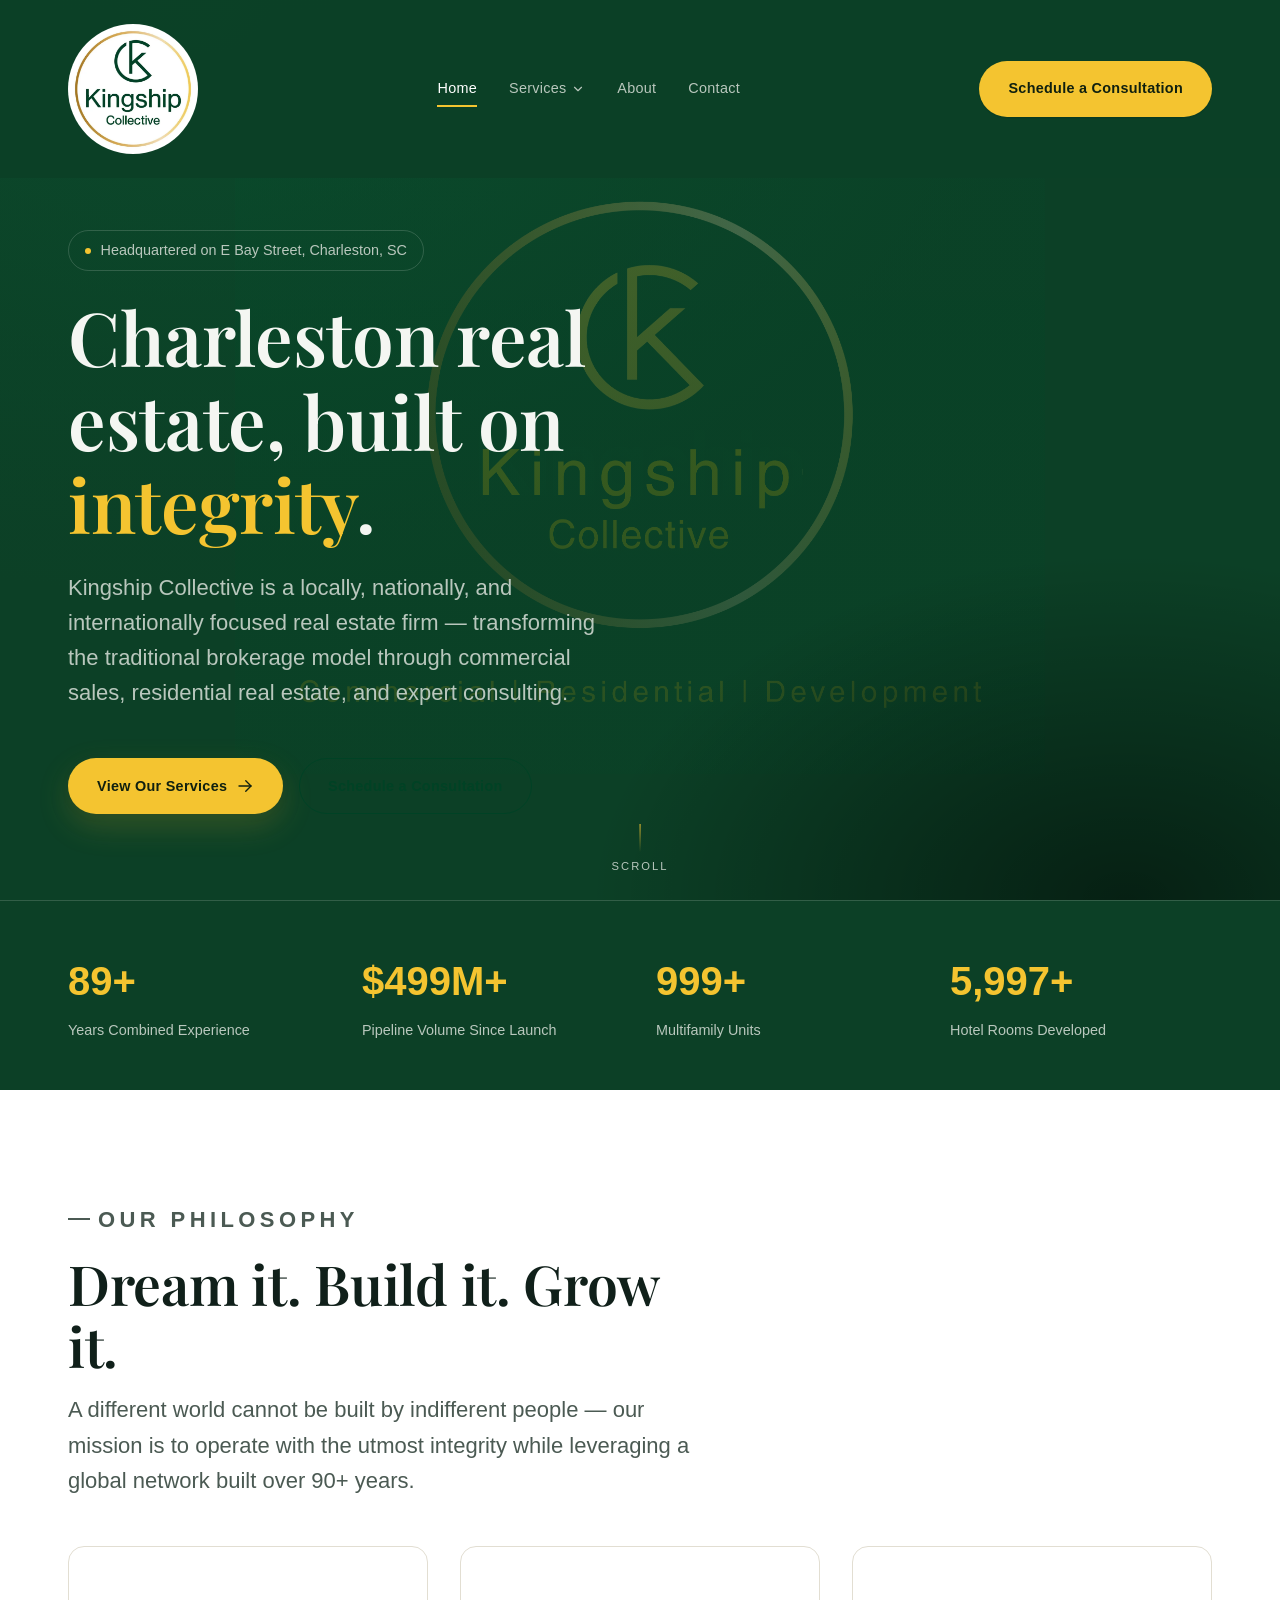
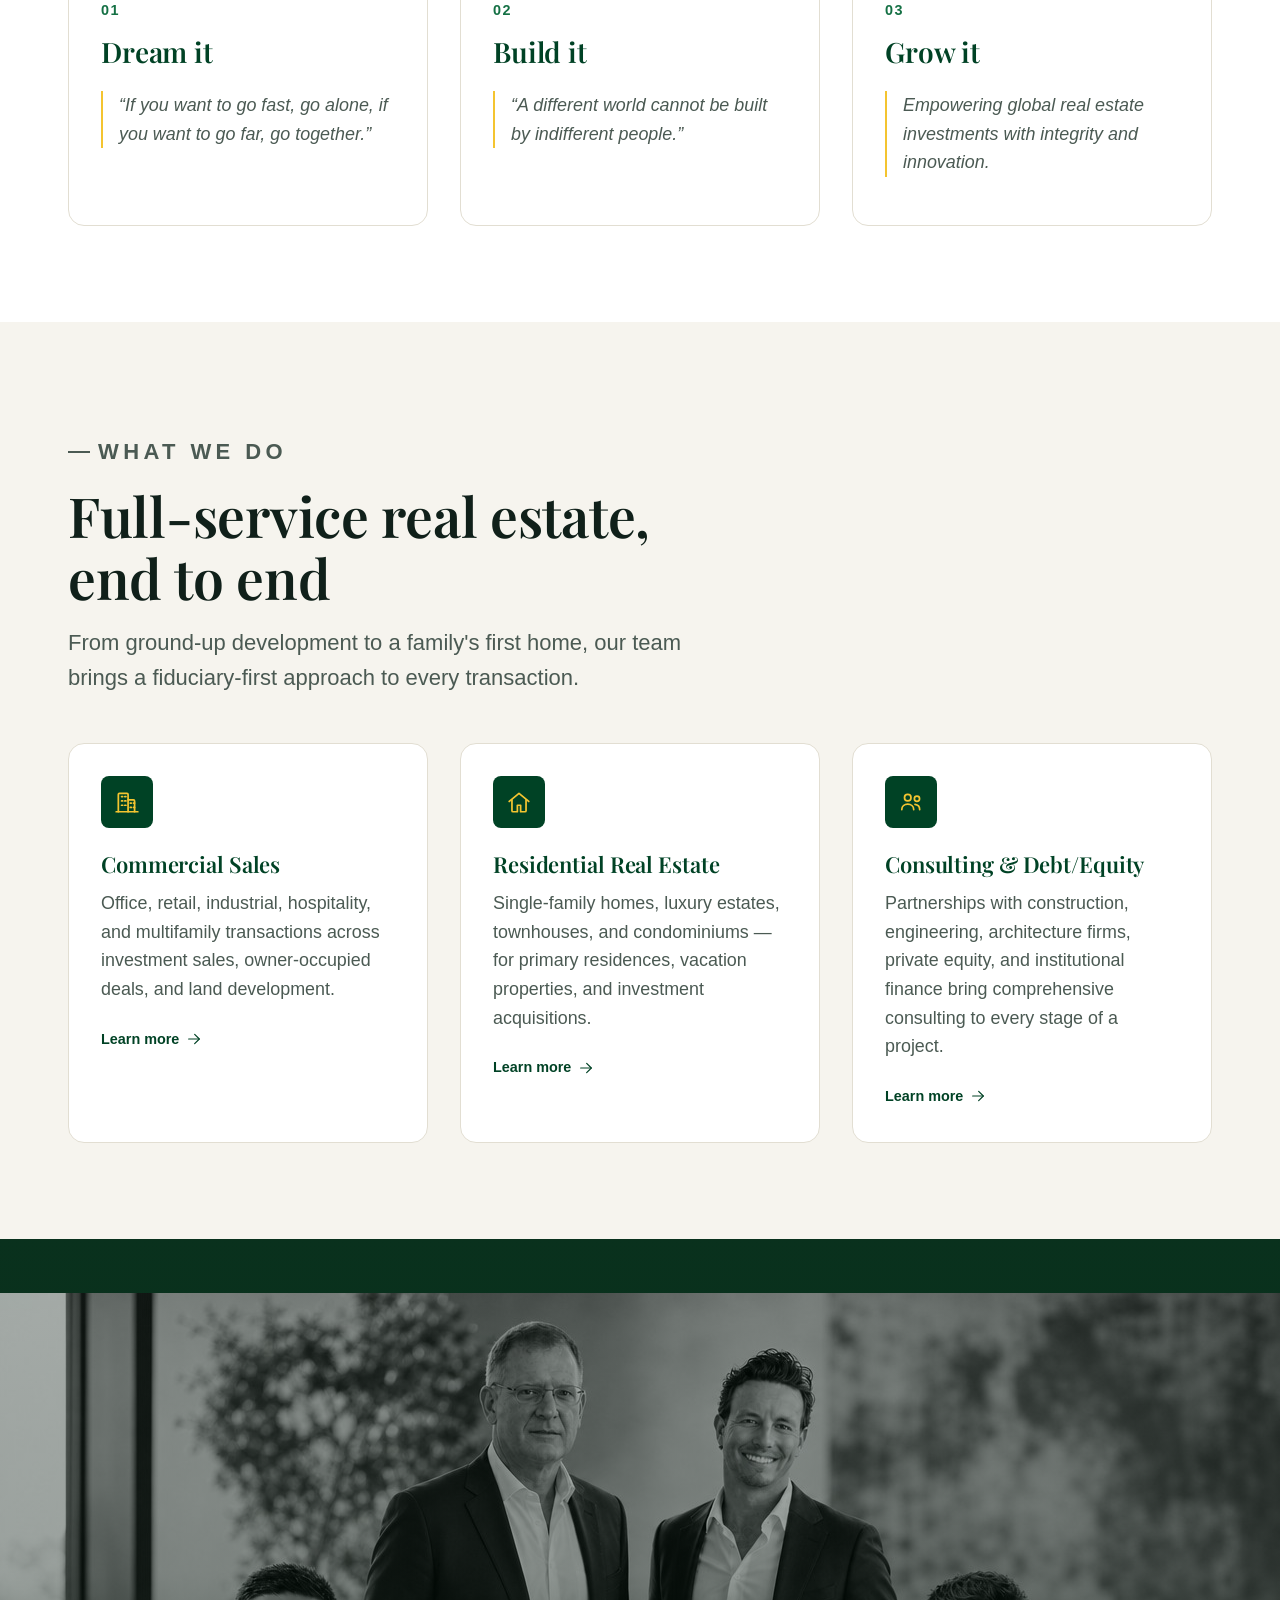
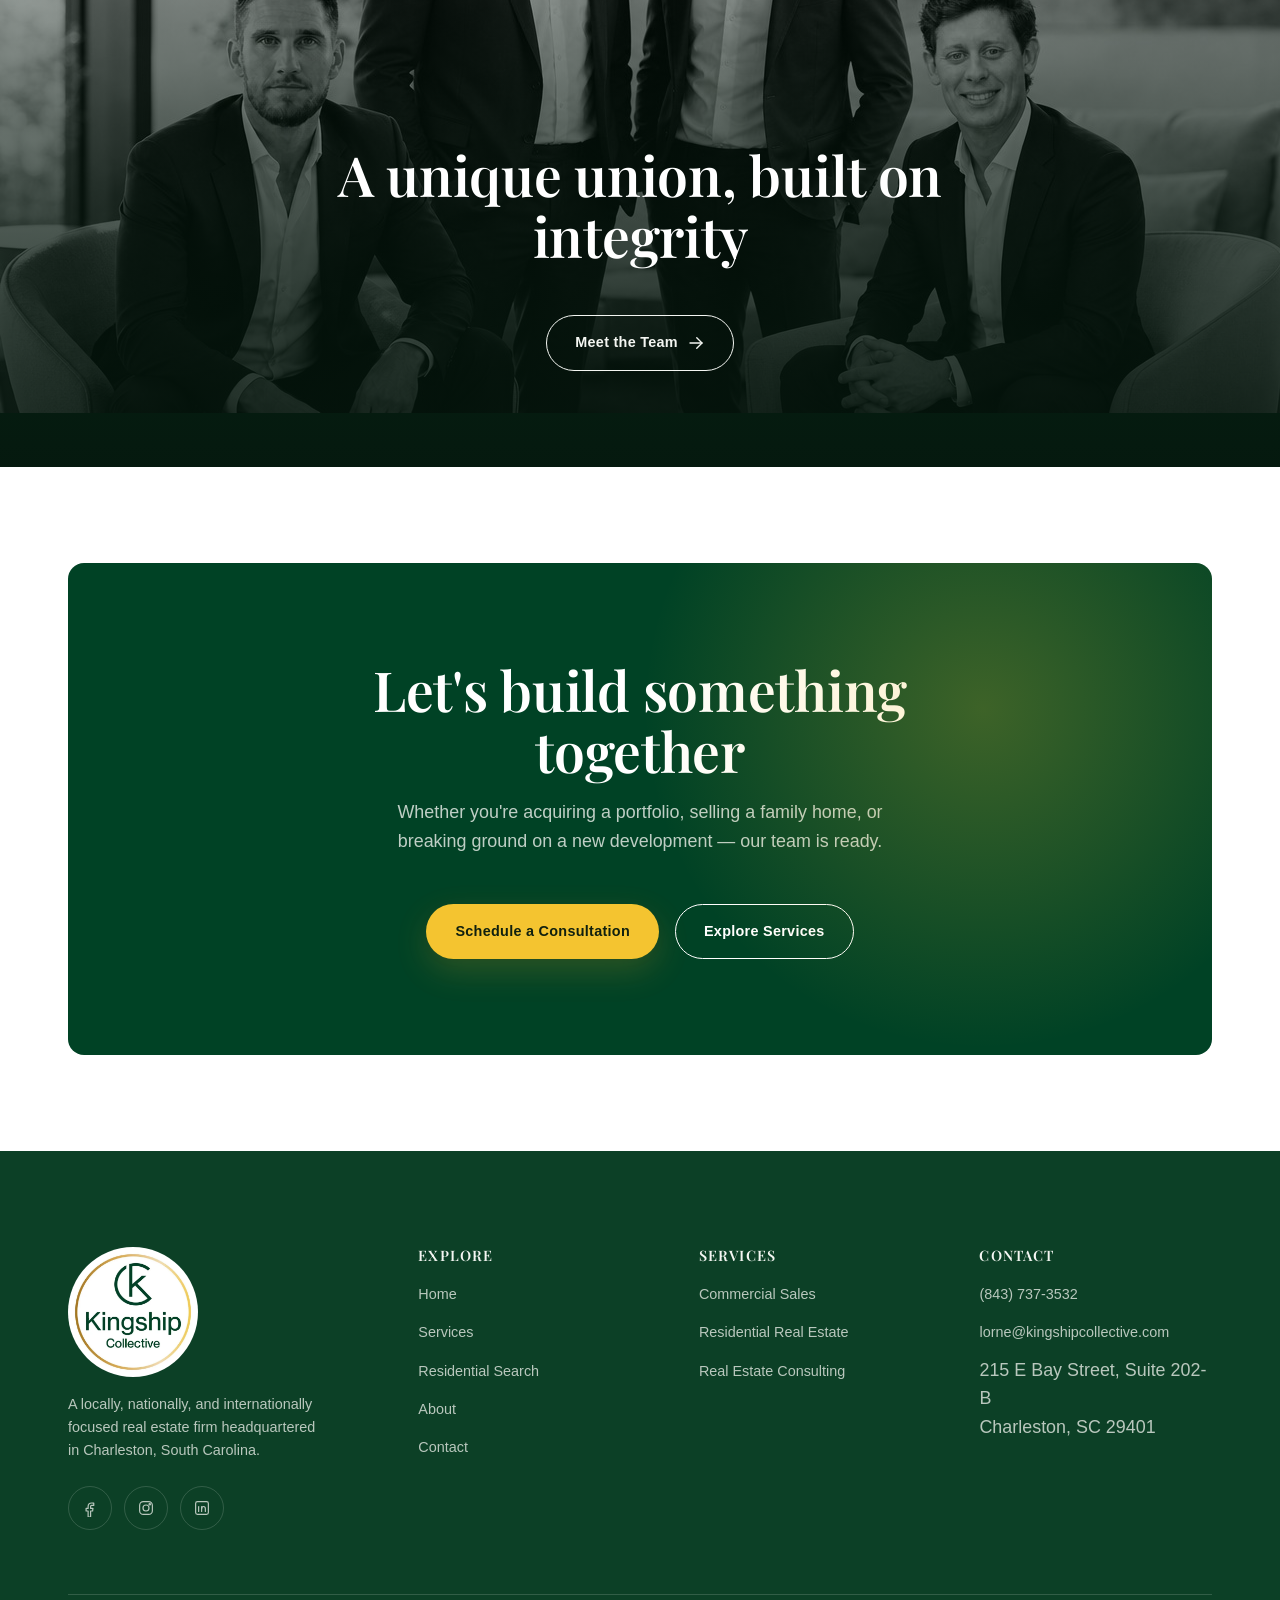
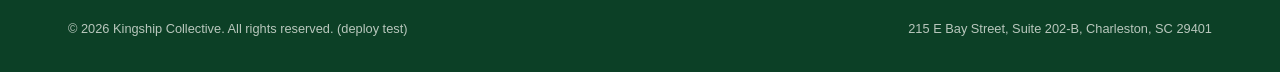
==== commit 9957a755: "Test: verify Hostinger auto-deploy pipeline Temporary footer marker to confirm push-to-deploy works " ====
--- a/index.html
+++ b/index.html
@@ -249,7 +249,7 @@
       </div>
     </div>
     <div class="footer-bottom">
-      <span>&copy; <span id="current-year"></span> Kingship Collective. All rights reserved.</span>
+      <span>&copy; <span id="current-year"></span> Kingship Collective. All rights reserved. (deploy test)</span>
       <span>215 E Bay Street, Suite 202-B, Charleston, SC 29401</span>
     </div>
   </div>
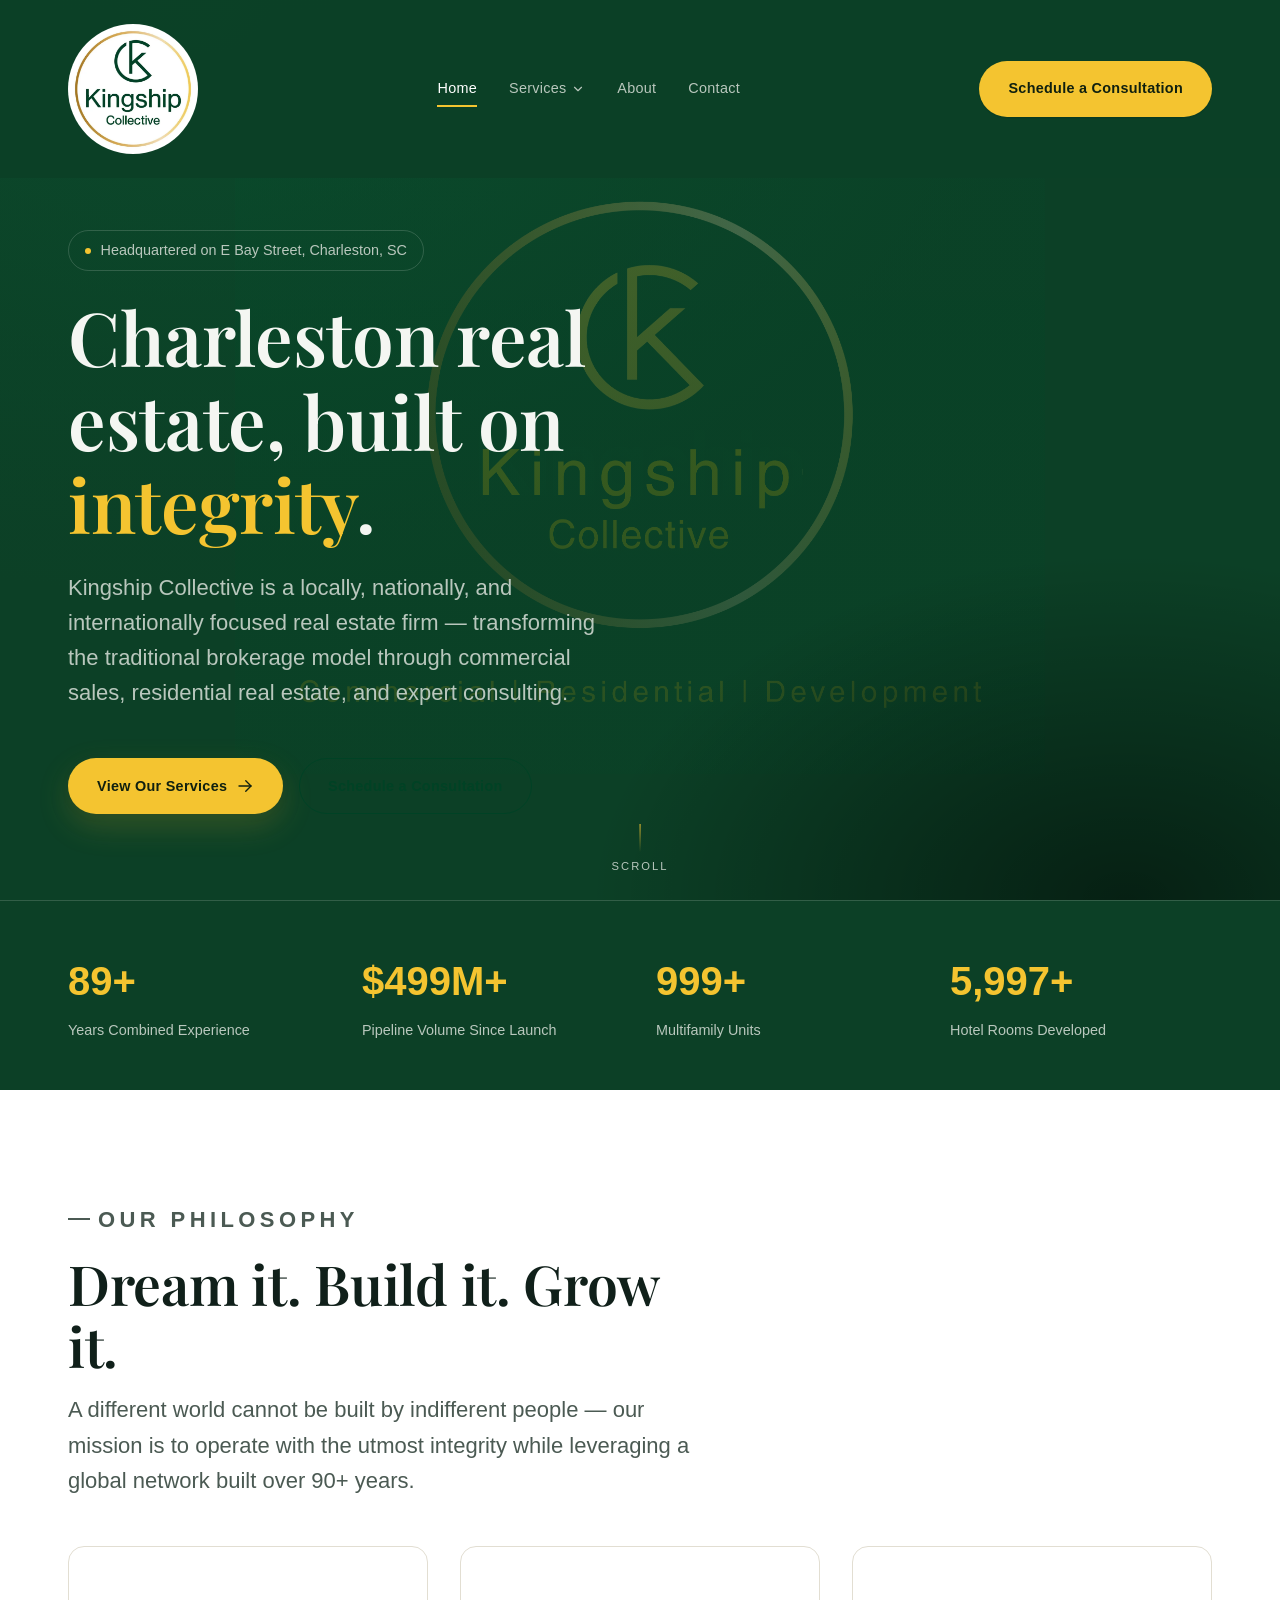
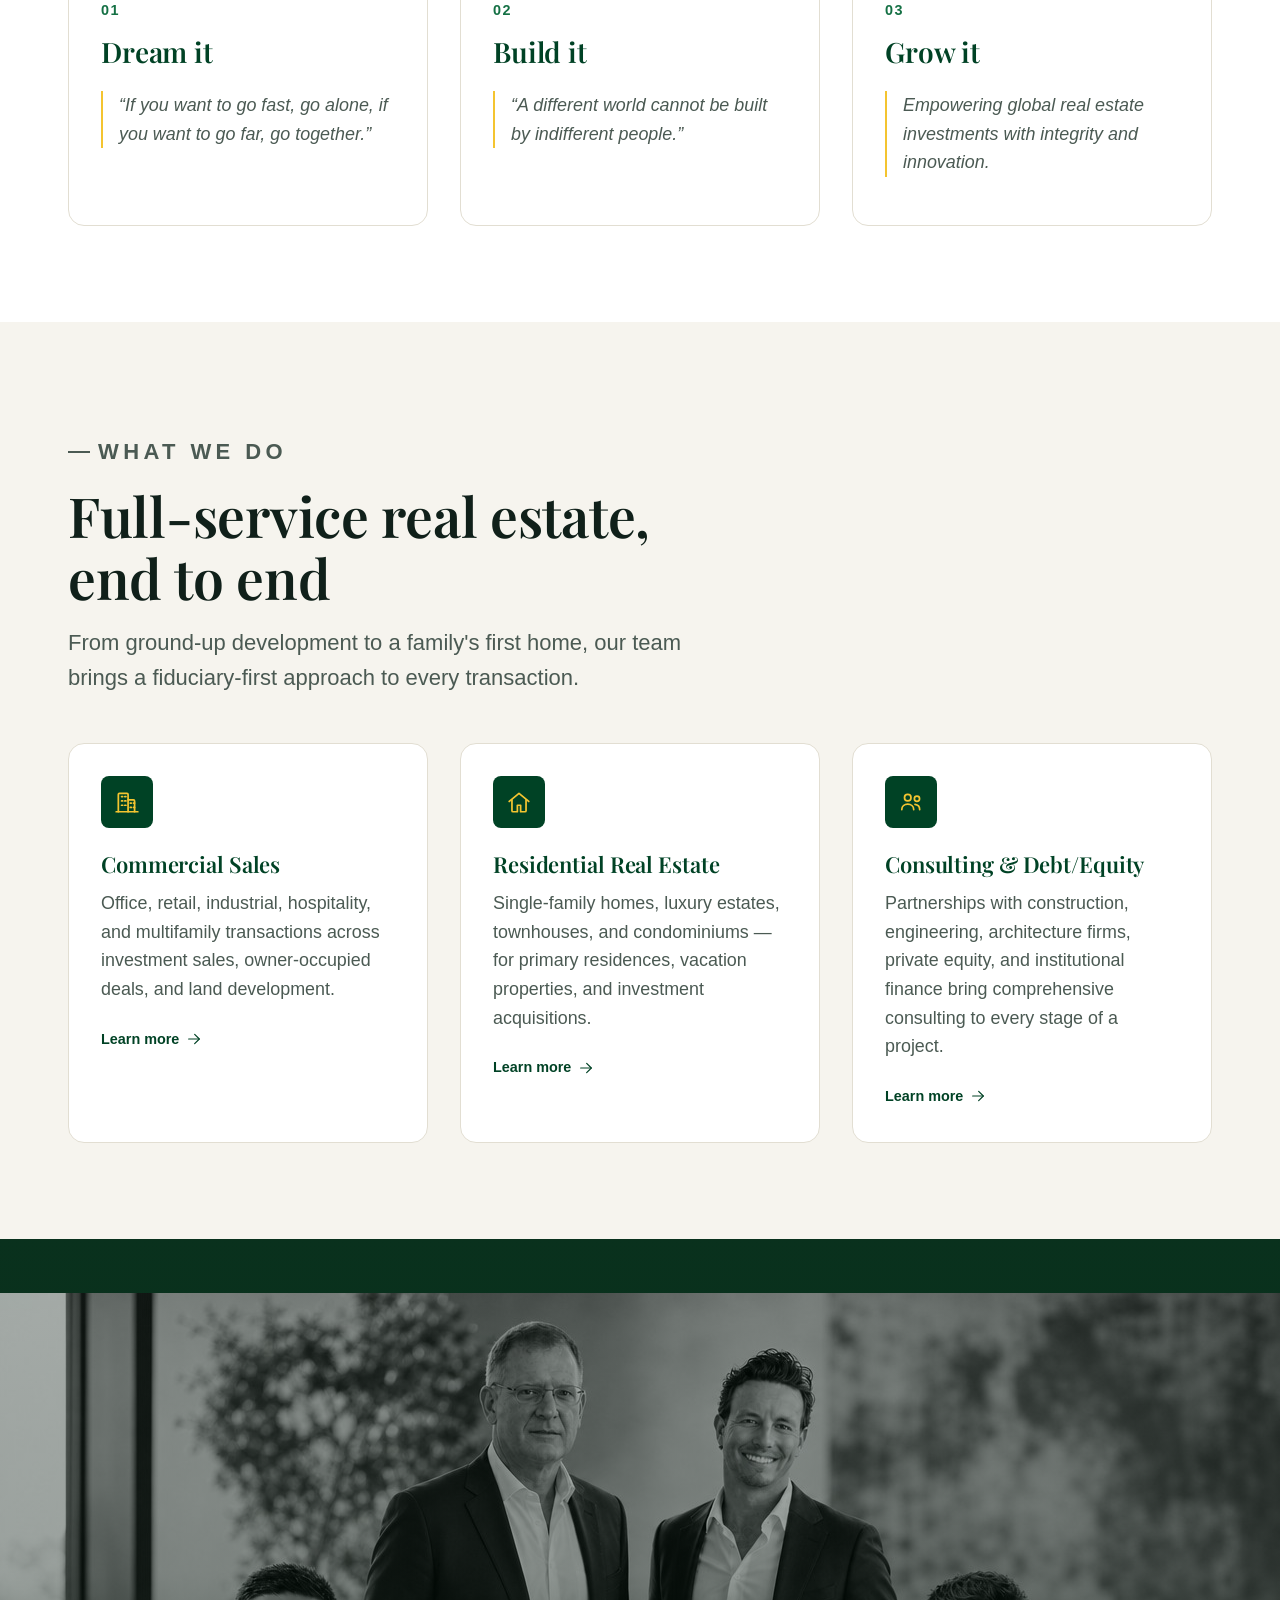
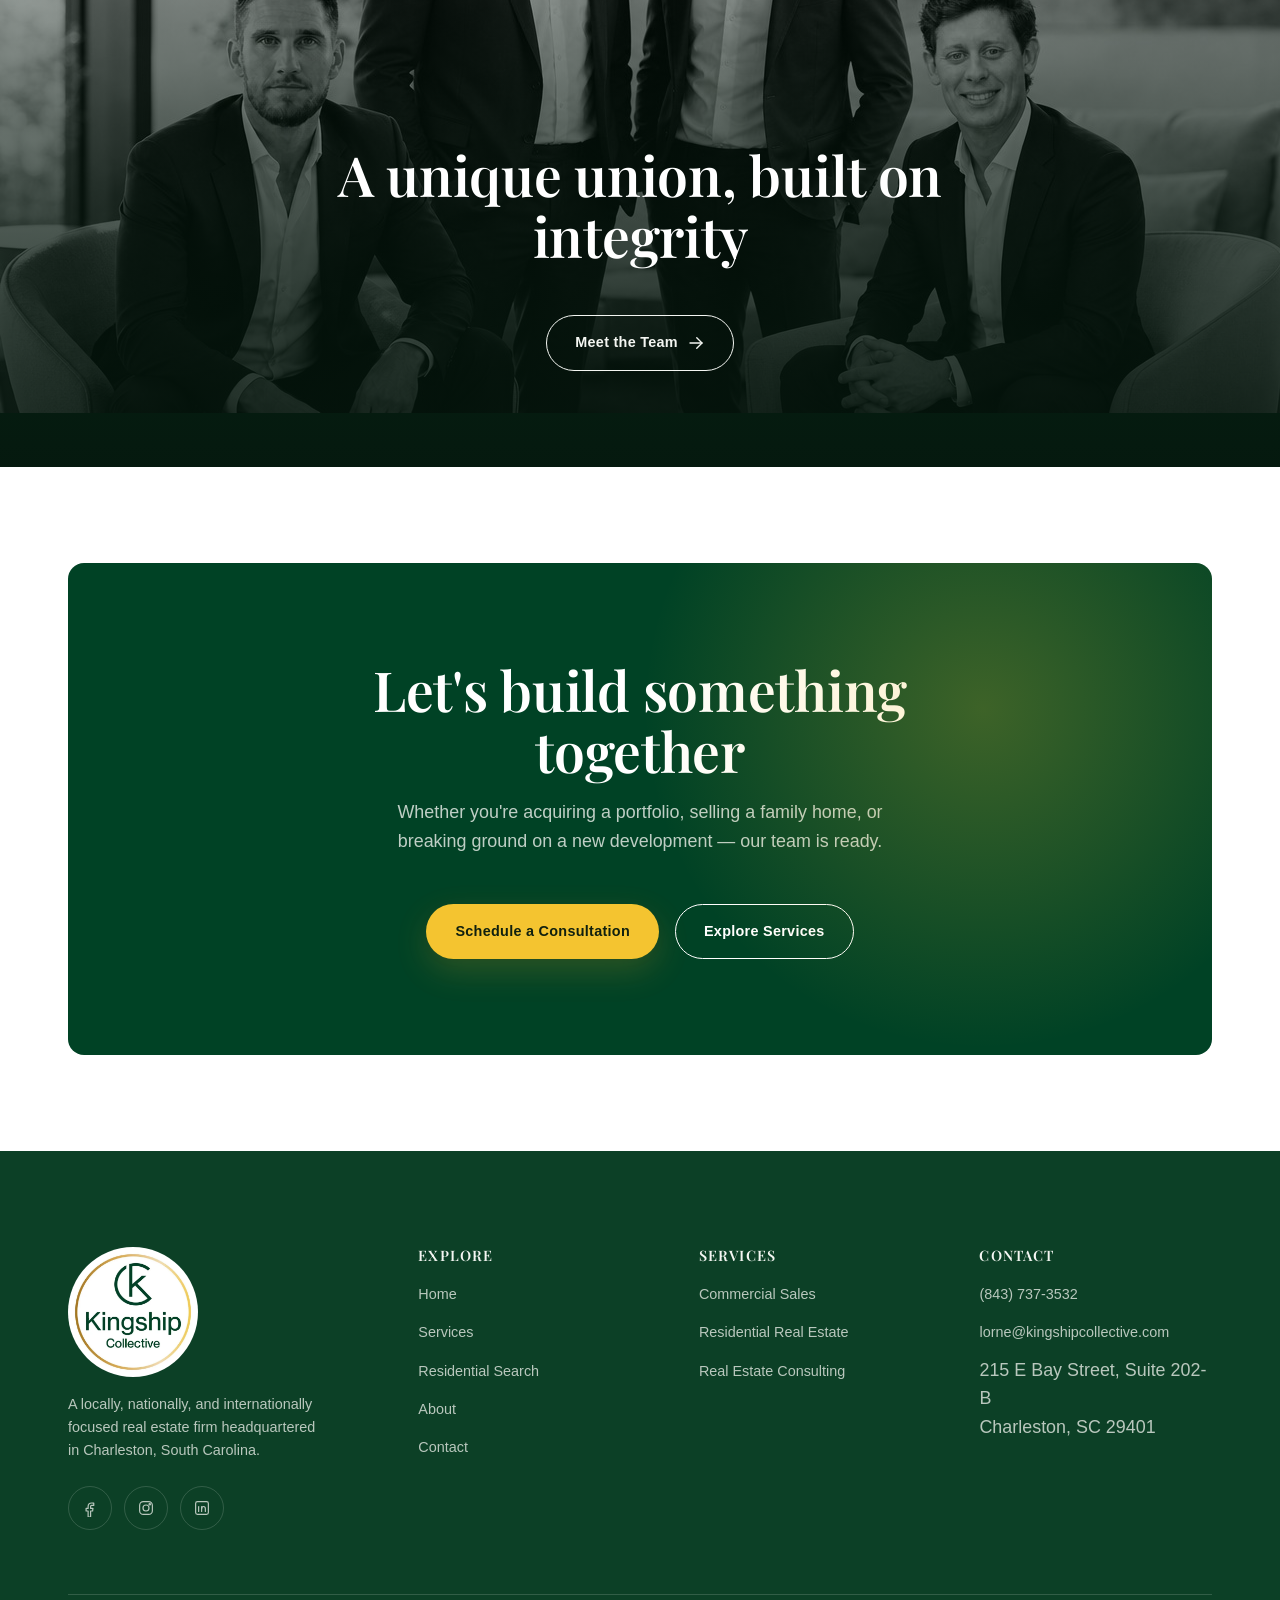
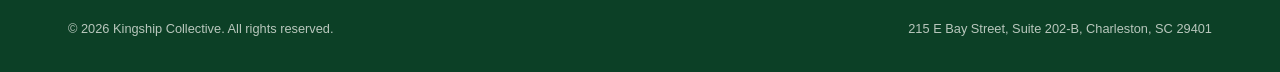
==== commit c223f968: "Remove deploy pipeline test marker" ====
--- a/index.html
+++ b/index.html
@@ -249,7 +249,7 @@
       </div>
     </div>
     <div class="footer-bottom">
-      <span>&copy; <span id="current-year"></span> Kingship Collective. All rights reserved. (deploy test)</span>
+      <span>&copy; <span id="current-year"></span> Kingship Collective. All rights reserved.</span>
       <span>215 E Bay Street, Suite 202-B, Charleston, SC 29401</span>
     </div>
   </div>
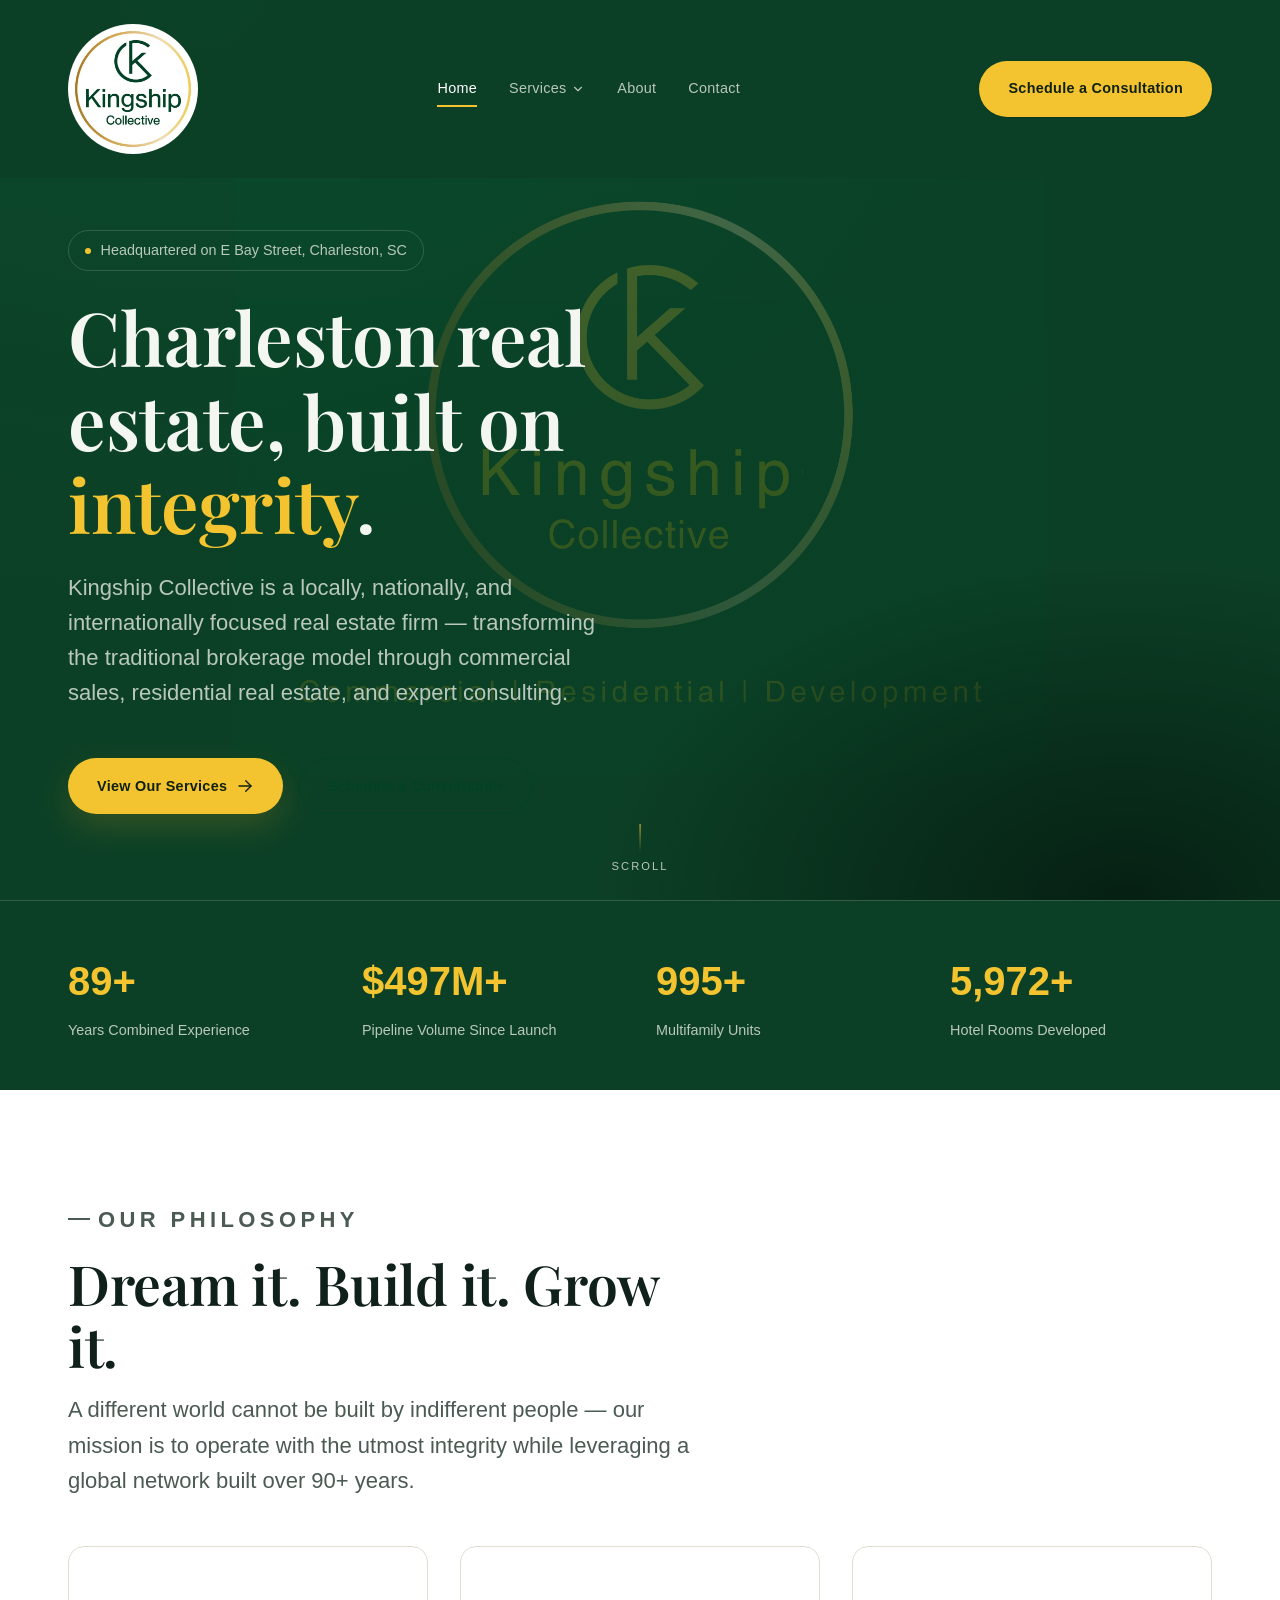
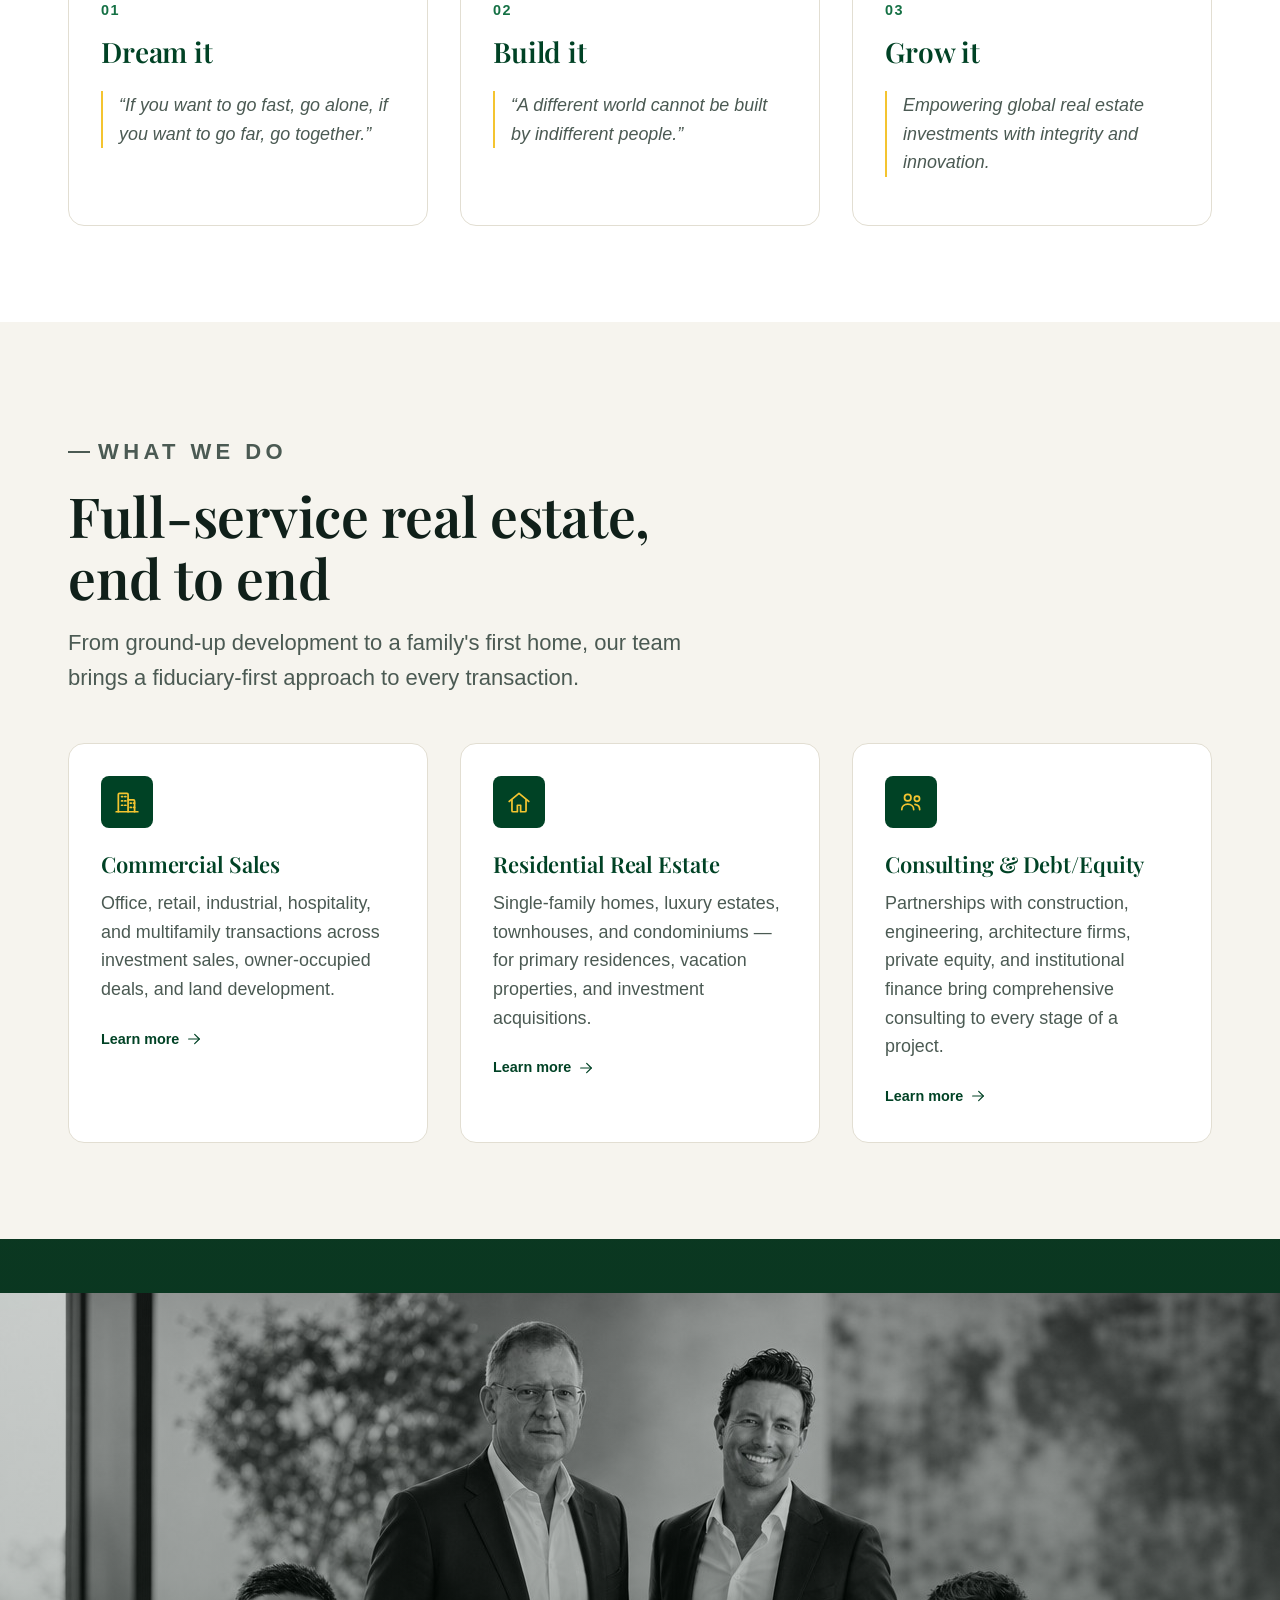
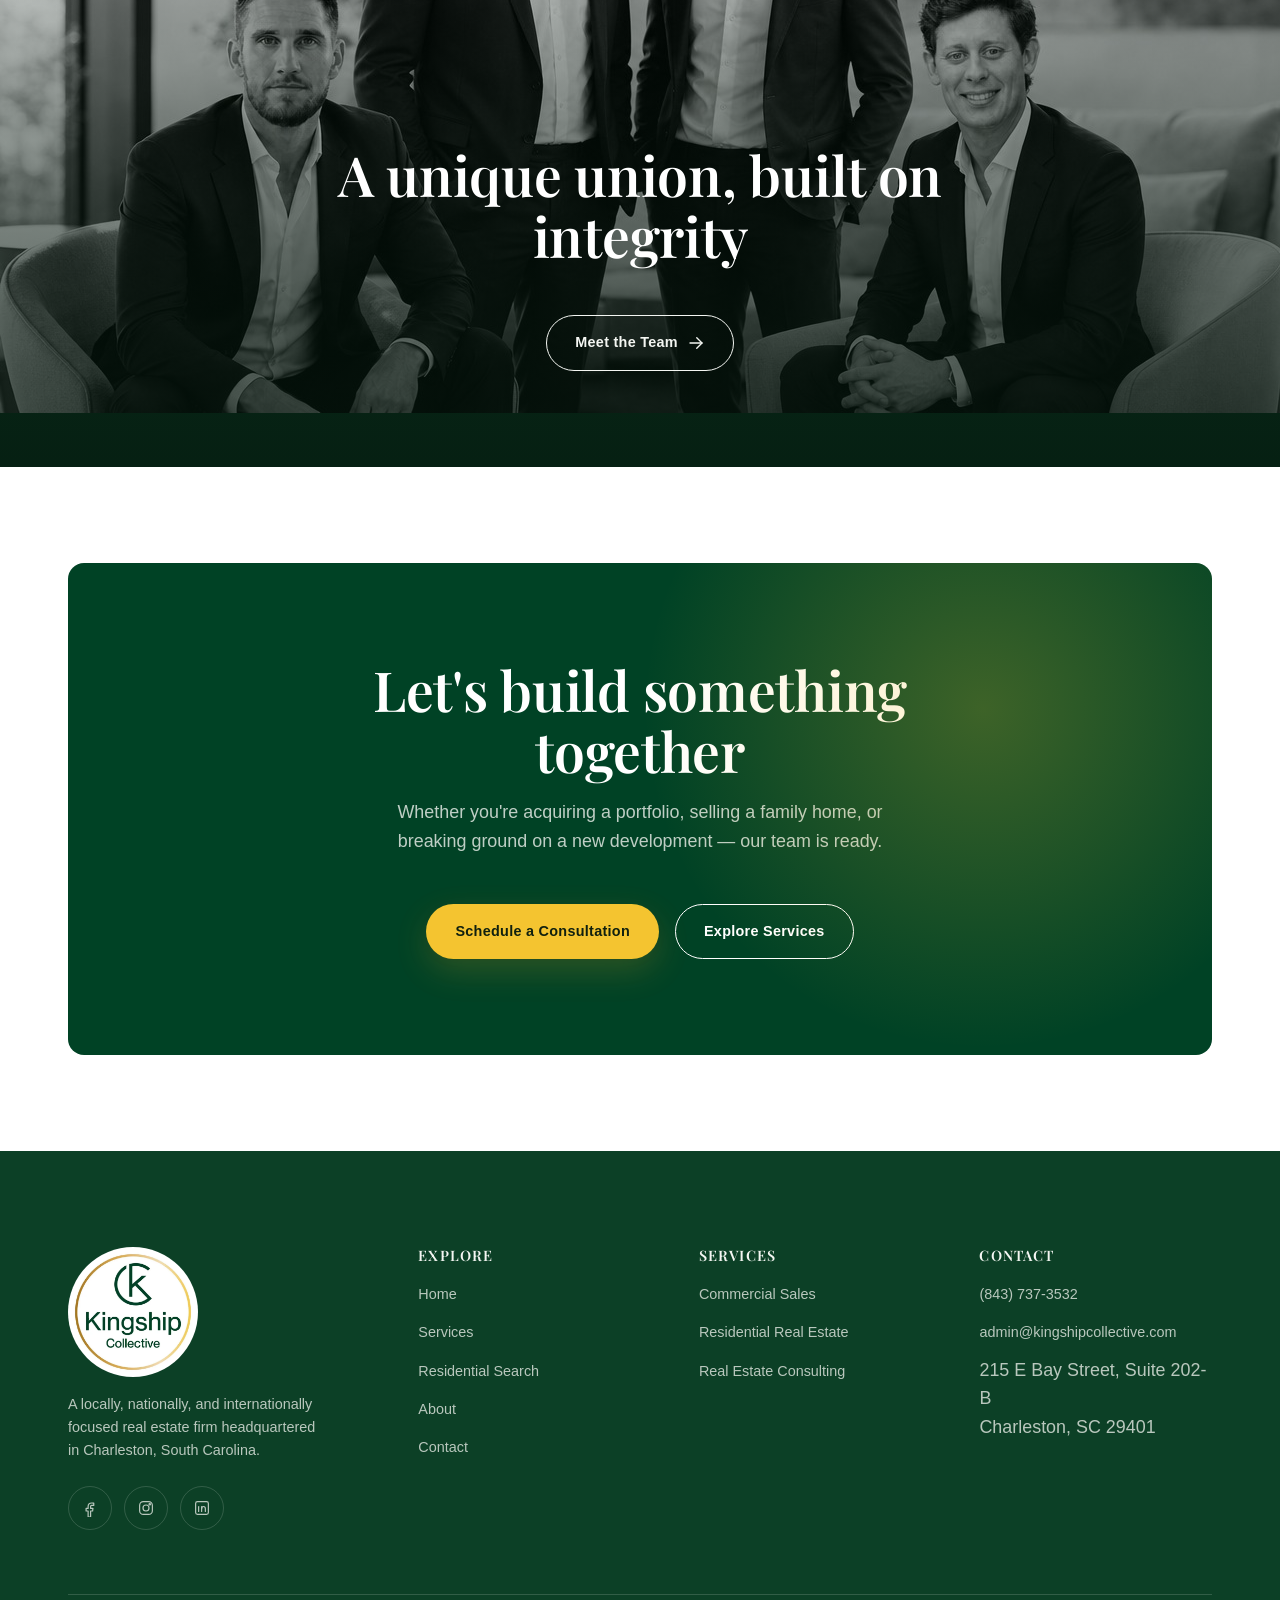
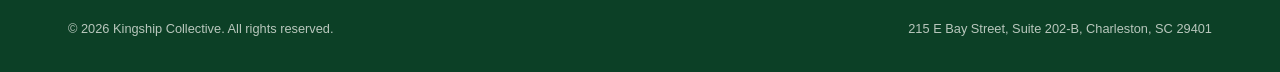
==== commit 3b32a9bd: "Update footer contact email to admin@kingshipcollective.com Lorne's personal email stays on his indi" ====
--- a/index.html
+++ b/index.html
@@ -243,7 +243,7 @@
         <h4>Contact</h4>
         <ul>
           <li><a href="tel:+18437373532">(843) 737-3532</a></li>
-          <li><a href="mailto:lorne@kingshipcollective.com">lorne@kingshipcollective.com</a></li>
+          <li><a href="mailto:admin@kingshipcollective.com">admin@kingshipcollective.com</a></li>
           <li>215 E Bay Street, Suite 202-B<br>Charleston, SC 29401</li>
         </ul>
       </div>
--- a/assets/css/style.css
+++ b/assets/css/style.css
@@ -161,7 +161,7 @@
   min-height: 92vh;
   background-color: var(--color-bg-dark);
   background-image:
-    linear-gradient(0deg, rgba(4,21,12,0.9) 0%, rgba(4,21,12,0.72) 28%, rgba(4,21,12,0.4) 60%, rgba(4,21,12,0.35) 100%),
+    linear-gradient(0deg, rgba(4,21,12,0.75) 0%, rgba(4,21,12,0.55) 28%, rgba(4,21,12,0.26) 60%, rgba(4,21,12,0.2) 100%),
     url('../images/who-we-are-team.jpg');
   background-size: 100% 100%, contain;
   background-position: center, center;
